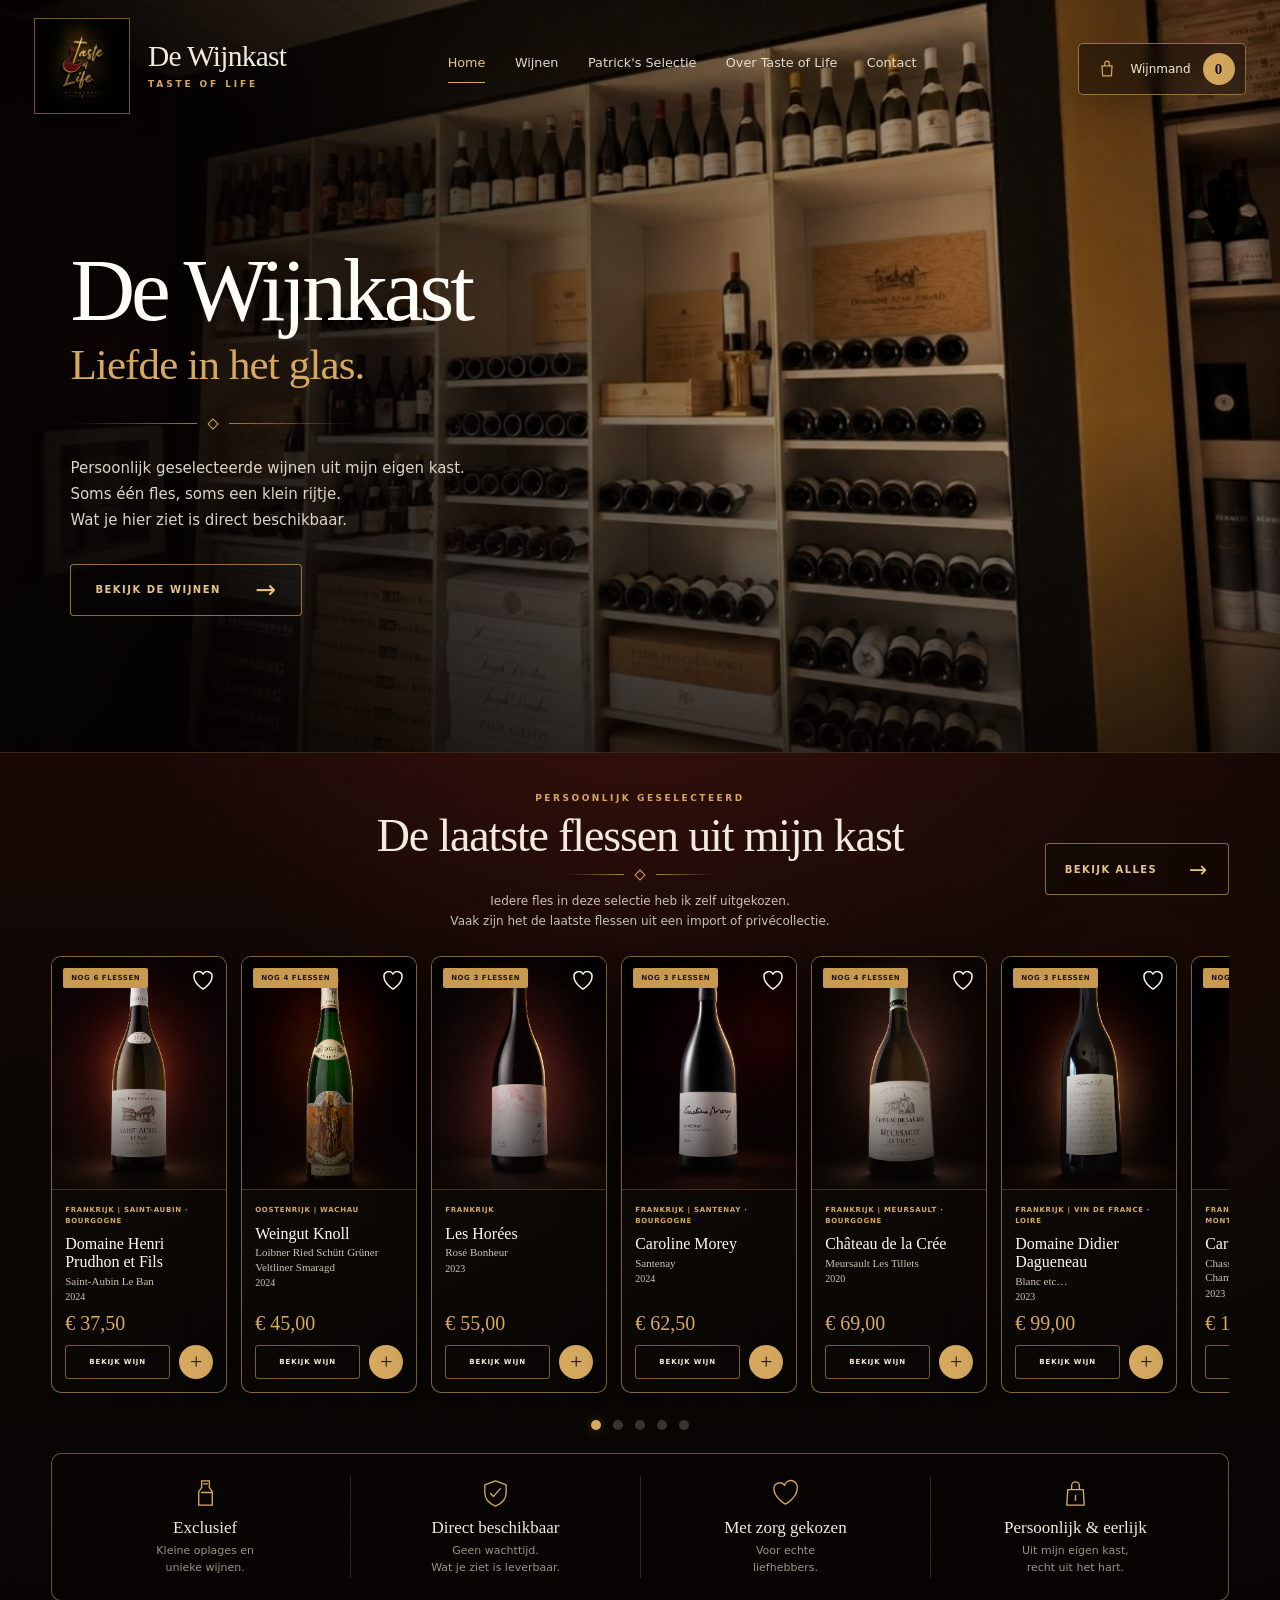
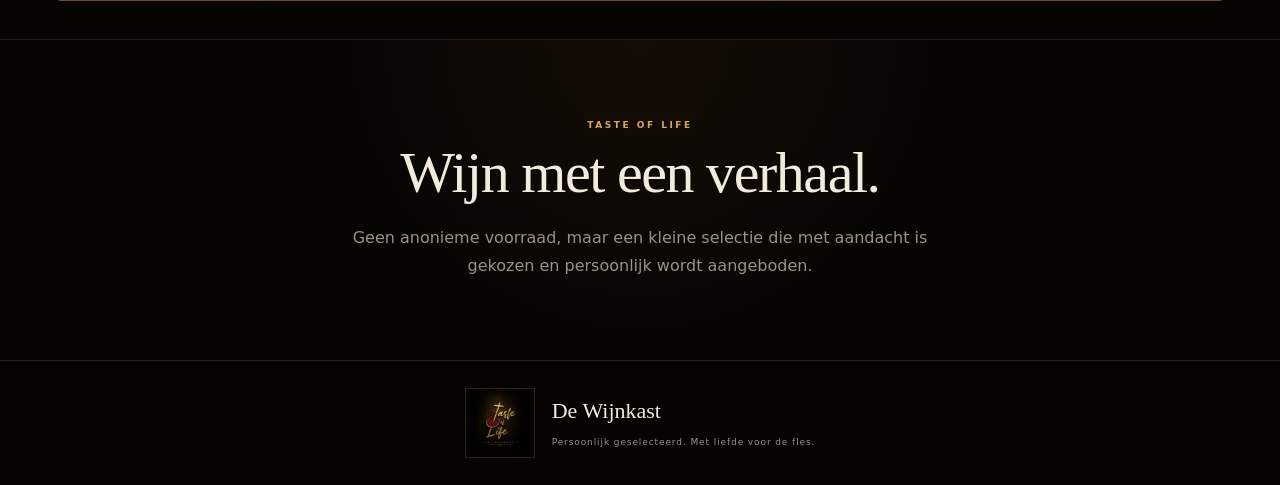
==== index.html @ 8366ef84 "Add files via upload" ====
<!doctype html>
<html lang="nl">
  <head>
    <meta charset="UTF-8" />
    <meta name="viewport" content="width=device-width, initial-scale=1, viewport-fit=cover" />
    <meta name="theme-color" content="#080604" />
    <meta name="description" content="De Wijnkast van Taste of Life: persoonlijk geselecteerde wijnen uit mijn eigen kast." />
    <title>De Wijnkast | Taste of Life</title>
    <link rel="manifest" href="manifest.webmanifest" />
    <link rel="icon" href="assets/taste-of-life-logo.jpg" />
    <link rel="stylesheet" href="styles.css" />
  </head>
  <body>
    <a class="skip-link" href="#collectie">Ga naar de wijnen</a>

    <header class="site-header">
      <div class="header-inner">
        <a class="brand" href="#top" aria-label="De Wijnkast, naar boven">
          <img src="assets/taste-of-life-logo.jpg" alt="Taste of Life Wijnhandel" />
          <span class="brand-copy">
            <strong>De Wijnkast</strong>
            <small>Taste of Life</small>
          </span>
        </a>

        <nav class="main-nav" aria-label="Hoofdnavigatie">
          <a class="active" href="#top">Home</a>
          <a href="#collectie">Wijnen</a>
          <a href="#collectie">Patrick's Selectie</a>
          <a href="#over">Over Taste of Life</a>
          <a href="#contact">Contact</a>
        </nav>

        <button class="cart-trigger" id="headerCartButton" type="button" aria-label="Open wijnmand">
          <svg viewBox="0 0 24 24" aria-hidden="true">
            <path d="M6.5 8.5h11l-.7 11h-9.6l-.7-11Zm3-2.5a2.5 2.5 0 0 1 5 0v2.5h-5V6Z" />
          </svg>
          <span>Wijnmand</span>
          <b id="headerCartCount">0</b>
        </button>
      </div>
    </header>

    <main id="top">
      <section class="hero" aria-labelledby="heroTitle">
        <div class="hero-image" role="img" aria-label="Een sfeervolle wijnkelder met zorgvuldig bewaarde flessen"></div>
        <div class="hero-shade"></div>
        <div class="hero-content">
          <h1 id="heroTitle"><span>De Wijnkast</span><em>Liefde in het glas.</em></h1>
          <div class="ornament" aria-hidden="true"><span></span><i></i><span></span></div>
          <p>
            Persoonlijk geselecteerde wijnen uit mijn eigen kast.<br />
            Soms één fles, soms een klein rijtje.<br />
            Wat je hier ziet is direct beschikbaar.
          </p>
          <a class="outline-button" href="#collectie">Bekijk de wijnen <span aria-hidden="true">→</span></a>
        </div>
      </section>

      <section class="collection" id="collectie" aria-labelledby="collectionTitle">
        <div class="collection-inner">
          <div class="collection-heading">
            <div class="section-title">
              <p class="eyebrow">Persoonlijk geselecteerd</p>
              <h2 id="collectionTitle">De laatste flessen uit mijn kast</h2>
              <div class="ornament compact" aria-hidden="true"><span></span><i></i><span></span></div>
              <p>Iedere fles in deze selectie heb ik zelf uitgekozen.<br />Vaak zijn het de laatste flessen uit een import of privécollectie.</p>
            </div>

            <details class="collection-options" id="collectionOptions">
              <summary>Bekijk alles <span aria-hidden="true">→</span></summary>
              <div class="options-panel">
                <div class="filters" id="filters" role="group" aria-label="Filter op soort wijn"></div>
                <label class="sort-control" id="sortControl">
                  <span>Sorteren</span>
                  <select id="sortSelect">
                    <option value="newest">Nieuwste eerst</option>
                    <option value="price-asc" selected>Prijs laag–hoog</option>
                    <option value="price-desc">Prijs hoog–laag</option>
                    <option value="stock">Laatste flessen eerst</option>
                  </select>
                </label>
              </div>
            </details>
          </div>

          <div class="product-grid" id="productGrid" aria-live="polite"></div>
          <div class="empty-state" id="emptyState" hidden>
            <div class="empty-mark" aria-hidden="true">T</div>
            <span>De wijnkast wordt gevuld.</span>
            <p>Binnenkort vind je hier de eerste persoonlijk geselecteerde flessen.</p>
          </div>

          <div class="selection-dots" id="selectionDots" aria-hidden="true">
            <b></b><i></i><i></i><i></i><i></i>
          </div>

          <div class="benefit-strip" aria-label="Waarom De Wijnkast">
            <article>
              <svg viewBox="0 0 32 32" aria-hidden="true"><path d="M12 3h8v7l3 4v14H9V14l3-4V3Zm0 12h11M14 6h4" /></svg>
              <h3>Exclusief</h3>
              <p>Kleine oplages en<br />unieke wijnen.</p>
            </article>
            <article>
              <svg viewBox="0 0 32 32" aria-hidden="true"><path d="m16 3 11 4v8c0 7-4.5 11.5-11 14-6.5-2.5-11-7-11-14V7l11-4Zm-5 13 3 3 7-8" /></svg>
              <h3>Direct beschikbaar</h3>
              <p>Geen wachttijd.<br />Wat je ziet is leverbaar.</p>
            </article>
            <article>
              <svg viewBox="0 0 32 32" aria-hidden="true"><path d="M16 27S4 20 4 11a6 6 0 0 1 11-3.3A6 6 0 0 1 28 11c0 9-12 16-12 16Z" /></svg>
              <h3>Met zorg gekozen</h3>
              <p>Voor echte<br />liefhebbers.</p>
            </article>
            <article>
              <svg viewBox="0 0 32 32" aria-hidden="true"><path d="M8 12h16l1 16H7l1-16Zm4 0V8a4 4 0 0 1 8 0v4M16 18v5" /></svg>
              <h3>Persoonlijk &amp; eerlijk</h3>
              <p>Uit mijn eigen kast,<br />recht uit het hart.</p>
            </article>
          </div>
        </div>
      </section>

      <section class="about" id="over" aria-labelledby="aboutTitle">
        <div>
          <p class="eyebrow">Taste of Life</p>
          <h2 id="aboutTitle">Wijn met een verhaal.</h2>
          <p>Geen anonieme voorraad, maar een kleine selectie die met aandacht is gekozen en persoonlijk wordt aangeboden.</p>
        </div>
      </section>
    </main>

    <button class="floating-cart" id="floatingCartButton" type="button" hidden>
      <span>Bekijk wijnmand</span>
      <b id="floatingCartCount">0</b>
      <strong id="floatingCartTotal">€ 0,00</strong>
    </button>

    <div class="drawer-backdrop" id="drawerBackdrop" hidden></div>
    <aside class="cart-drawer" id="cartDrawer" aria-hidden="true" aria-labelledby="cartTitle">
      <div class="drawer-header">
        <div><p class="eyebrow">Jouw selectie</p><h2 id="cartTitle">De wijnmand</h2></div>
        <button class="close-button" id="closeCartButton" type="button" aria-label="Sluiten">×</button>
      </div>
      <div class="cart-lines" id="cartLines"></div>
      <div class="cart-empty" id="cartEmpty">
        <p>Je wijnmand is nog leeg.</p>
        <button class="text-button" id="continueShoppingButton" type="button">Bekijk de wijnen</button>
      </div>
      <div class="cart-summary" id="cartSummary" hidden>
        <div><span>Subtotaal</span><strong id="cartSubtotal">€ 0,00</strong></div>
        <small>Eventuele verzendkosten stemmen we later met je af.</small>
        <button class="primary-button wide" id="checkoutButton" type="button">Bestelling afronden</button>
      </div>
    </aside>

    <dialog class="product-dialog" id="productDialog" aria-labelledby="productDetailTitle">
      <button class="close-button product-dialog-close" id="closeProductButton" type="button" aria-label="Sluiten">×</button>
      <div class="product-dialog-content" id="productDialogContent"></div>
    </dialog>

    <dialog class="checkout-dialog" id="checkoutDialog">
      <form id="checkoutForm" method="dialog">
        <div class="dialog-heading">
          <div><p class="eyebrow">Bijna van jou</p><h2>Bestelling afronden</h2></div>
          <button class="close-button" id="closeCheckoutButton" type="button" aria-label="Sluiten">×</button>
        </div>
        <div class="form-grid">
          <label><span>Naam *</span><input name="name" autocomplete="name" required /></label>
          <label><span>Mobiel nummer *</span><input name="phone" type="tel" autocomplete="tel" required /></label>
          <label><span>E-mailadres</span><input name="email" type="email" autocomplete="email" /></label>
          <label>
            <span>Ontvangst *</span>
            <select name="delivery" required>
              <option value="pickup">Ophalen bij Taste of Life</option>
              <option value="shipping">Verzenden</option>
            </select>
          </label>
          <label class="full"><span>Opmerking</span><textarea name="notes" rows="3" placeholder="Bijvoorbeeld: graag bewaren tot mijn doos vol is"></textarea></label>
          <label class="checkbox full">
            <input name="adult" type="checkbox" required />
            <span>Ik ben 18 jaar of ouder en controleer mijn bestelling.</span>
          </label>
        </div>
        <div class="checkout-total"><span>Totaal</span><strong id="checkoutTotal">€ 0,00</strong></div>
        <button class="primary-button wide" id="placeOrderButton" type="submit">Bestelling plaatsen</button>
        <p class="form-status" id="formStatus" role="status"></p>
      </form>
    </dialog>

    <dialog class="success-dialog" id="successDialog">
      <div class="success-mark">✓</div>
      <p class="eyebrow">Dank je wel</p>
      <h2>De flessen zijn voor jou gereserveerd.</h2>
      <p id="successMessage"></p>
      <button class="primary-button wide" id="closeSuccessButton" type="button">Verder kijken</button>
    </dialog>

    <div class="toast" id="toast" role="status" aria-live="polite"></div>

    <footer id="contact">
      <img src="assets/taste-of-life-logo.jpg" alt="Taste of Life" />
      <div><p>De Wijnkast</p><small>Persoonlijk geselecteerd. Met liefde voor de fles.</small></div>
    </footer>

    <script src="config.js"></script>
    <script src="catalogus.js"></script>
    <script src="app.js" defer></script>
  </body>
</html>
---- styles.css ----
:root {
  color-scheme: dark;
  --black: #070503;
  --black-soft: #0c0906;
  --surface: #100b08;
  --surface-raised: #17100c;
  --burgundy: #2a0908;
  --burgundy-deep: #150504;
  --gold: #b98543;
  --gold-bright: #d6a95f;
  --gold-pale: #e5c585;
  --cream: #f2eadc;
  --cream-soft: #cfc2ae;
  --muted: #9d9184;
  --line: rgba(191, 139, 69, .55);
  --line-soft: rgba(211, 168, 99, .2);
  --shadow: 0 24px 80px rgba(0, 0, 0, .55);
  --serif: Georgia, "Times New Roman", serif;
  --sans: Inter, ui-sans-serif, system-ui, -apple-system, BlinkMacSystemFont, "Segoe UI", sans-serif;
}

* { box-sizing: border-box; }
html { scroll-behavior: smooth; scroll-padding-top: 78px; }
body {
  min-width: 320px;
  margin: 0;
  color: var(--cream);
  background: var(--black);
  font-family: var(--sans);
  -webkit-font-smoothing: antialiased;
  text-rendering: optimizeLegibility;
}
body.cart-open { overflow: hidden; }
button, input, select, textarea { font: inherit; }
button, a { -webkit-tap-highlight-color: transparent; }
button { cursor: pointer; }
button:disabled { cursor: not-allowed; }
img { max-width: 100%; display: block; }
[hidden] { display: none !important; }

:focus-visible {
  outline: 2px solid var(--gold-bright);
  outline-offset: 4px;
}

.skip-link {
  position: fixed;
  z-index: 100;
  top: 10px;
  left: 10px;
  padding: 10px 14px;
  color: var(--black);
  background: var(--gold-pale);
  transform: translateY(-150%);
  transition: transform .2s ease;
}
.skip-link:focus { transform: translateY(0); }

/* Header */
.site-header {
  position: absolute;
  z-index: 30;
  top: 0;
  right: 0;
  left: 0;
  color: var(--cream);
}
.header-inner {
  width: min(1440px, 100%);
  min-height: 126px;
  margin: 0 auto;
  padding: 18px clamp(18px, 3vw, 34px);
  display: grid;
  grid-template-columns: minmax(245px, auto) 1fr auto;
  align-items: start;
  gap: clamp(18px, 3vw, 48px);
}
.brand {
  display: flex;
  align-items: center;
  gap: 18px;
  color: inherit;
  text-decoration: none;
}
.brand img {
  width: 96px;
  height: 96px;
  flex: 0 0 auto;
  object-fit: cover;
  border: 1px solid rgba(214, 169, 95, .5);
  box-shadow: 0 12px 32px rgba(0, 0, 0, .36);
}
.brand-copy { display: grid; gap: 8px; }
.brand-copy strong {
  font-family: var(--serif);
  font-size: clamp(26px, 2.3vw, 38px);
  font-weight: 400;
  line-height: .95;
  letter-spacing: -.025em;
  white-space: nowrap;
}
.brand-copy small {
  color: var(--gold-bright);
  font-size: 9px;
  font-weight: 750;
  letter-spacing: .32em;
  text-transform: uppercase;
}
.main-nav {
  min-width: 0;
  padding-top: 37px;
  display: flex;
  align-items: center;
  justify-content: center;
  gap: clamp(18px, 2.3vw, 40px);
}
.main-nav a {
  position: relative;
  padding: 0 0 13px;
  color: rgba(242, 234, 220, .92);
  font-size: clamp(10px, 1vw, 13px);
  text-decoration: none;
  white-space: nowrap;
  transition: color .2s ease;
}
.main-nav a::after {
  position: absolute;
  right: 0;
  bottom: 0;
  left: 0;
  height: 1px;
  content: "";
  background: var(--gold-bright);
  opacity: 0;
  transform: scaleX(.35);
  transition: opacity .2s ease, transform .2s ease;
}
.main-nav a:hover,
.main-nav a.active { color: var(--gold-pale); }
.main-nav a:hover::after,
.main-nav a.active::after { opacity: 1; transform: scaleX(1); }
.cart-trigger {
  min-width: 168px;
  min-height: 52px;
  margin-top: 25px;
  padding: 7px 10px 7px 17px;
  display: flex;
  align-items: center;
  justify-content: center;
  gap: 12px;
  color: var(--cream);
  background: rgba(7, 5, 3, .48);
  border: 1px solid rgba(214, 169, 95, .62);
  border-radius: 5px;
  box-shadow: 0 12px 35px rgba(0, 0, 0, .22);
  font-size: 12px;
  transition: border-color .2s ease, background .2s ease;
  backdrop-filter: blur(7px);
}
.cart-trigger:hover { background: rgba(42, 9, 8, .72); border-color: var(--gold-pale); }
.cart-trigger svg {
  width: 22px;
  height: 22px;
  fill: none;
  stroke: var(--gold-bright);
  stroke-linecap: round;
  stroke-linejoin: round;
  stroke-width: 1.3;
}
.cart-trigger b,
.floating-cart b {
  min-width: 32px;
  height: 32px;
  padding: 0 7px;
  display: grid;
  place-items: center;
  color: #160e08;
  background: var(--gold-bright);
  border-radius: 50%;
  font-family: var(--serif);
  font-size: 15px;
  font-weight: 700;
}

/* Hero */
.hero {
  position: relative;
  min-height: 752px;
  display: grid;
  align-items: center;
  overflow: hidden;
  background: #070503;
}
.hero-image {
  position: absolute;
  inset: 0;
  background: url("wijnkelder-hero-v2.jpg") 50% 46% / cover no-repeat;
  filter: saturate(.88) contrast(1.04) brightness(.8);
  transform: scale(1.01);
}
.hero-shade {
  position: absolute;
  inset: 0;
  background:
    linear-gradient(90deg, rgba(5, 3, 2, .93) 0%, rgba(5, 3, 2, .76) 28%, rgba(5, 3, 2, .3) 54%, rgba(5, 3, 2, .04) 78%),
    linear-gradient(0deg, rgba(5, 3, 2, .68) 0%, transparent 45%, rgba(3, 2, 1, .2) 100%);
}
.hero-content {
  position: relative;
  z-index: 2;
  width: min(535px, calc(100% - 42px));
  margin-left: clamp(36px, 5.5vw, 84px);
  padding-top: 112px;
}
.hero h1 {
  margin: 0;
  display: grid;
  font-family: var(--serif);
  font-size: clamp(62px, 7vw, 102px);
  font-weight: 400;
  line-height: .94;
  letter-spacing: -.045em;
}
.hero h1 span { color: #fffdf7; white-space: nowrap; }
.hero h1 em {
  margin-top: 12px;
  color: var(--gold-bright);
  font-size: .48em;
  font-style: normal;
  letter-spacing: -.02em;
}
.ornament {
  width: min(285px, 74%);
  margin: 35px 0 27px;
  display: grid;
  grid-template-columns: 1fr 12px 1fr;
  align-items: center;
  gap: 10px;
}
.ornament span { height: 1px; background: linear-gradient(90deg, transparent, rgba(214, 169, 95, .72)); }
.ornament span:last-child { background: linear-gradient(90deg, rgba(214, 169, 95, .72), transparent); }
.ornament i {
  width: 8px;
  height: 8px;
  justify-self: center;
  border: 1px solid var(--gold-bright);
  transform: rotate(45deg);
}
.hero-content > p {
  margin: 0;
  color: rgba(242, 234, 220, .9);
  font-size: 15px;
  line-height: 1.75;
}
.outline-button,
.primary-button {
  min-height: 52px;
  padding: 0 24px;
  display: inline-flex;
  align-items: center;
  justify-content: center;
  gap: 34px;
  color: var(--gold-pale);
  background: rgba(10, 7, 4, .24);
  border: 1px solid rgba(214, 169, 95, .66);
  border-radius: 4px;
  font-size: 10px;
  font-weight: 800;
  letter-spacing: .15em;
  text-decoration: none;
  text-transform: uppercase;
  transition: color .2s ease, background .2s ease, border-color .2s ease;
}
.hero .outline-button { margin-top: 30px; }
.outline-button span { font-size: 25px; font-weight: 300; line-height: 0; }
.outline-button:hover,
.primary-button:hover { color: #130d08; background: var(--gold-bright); border-color: var(--gold-bright); }
.primary-button { background: linear-gradient(135deg, #6f1325, #3e0915); }
.primary-button.wide { width: 100%; }

/* Selection */
.collection {
  position: relative;
  padding: 34px clamp(22px, 4vw, 54px) 38px;
  overflow: hidden;
  background:
    radial-gradient(circle at 50% -22%, rgba(94, 26, 20, .52), transparent 41%),
    radial-gradient(circle at 90% 34%, rgba(91, 39, 14, .12), transparent 30%),
    linear-gradient(180deg, #1a0906 0%, #0a0604 42%, #070503 100%);
  border-top: 1px solid rgba(214, 169, 95, .24);
}
.collection::before {
  position: absolute;
  inset: 0;
  pointer-events: none;
  content: "";
  opacity: .2;
  background-image: repeating-linear-gradient(115deg, transparent 0 6px, rgba(255, 255, 255, .012) 7px 8px);
}
.collection-inner { position: relative; z-index: 1; width: min(1380px, 100%); margin: 0 auto; }
.collection-heading {
  position: relative;
  min-height: 150px;
  display: grid;
  place-items: center;
}
.section-title { max-width: 700px; text-align: center; }
.eyebrow {
  margin: 0 0 9px;
  color: var(--gold-bright);
  font-size: 9px;
  font-weight: 750;
  letter-spacing: .28em;
  text-transform: uppercase;
}
.section-title h2,
.about h2,
.drawer-header h2,
dialog h2 {
  margin: 0;
  font-family: var(--serif);
  font-weight: 400;
  letter-spacing: -.025em;
}
.section-title h2 { font-size: clamp(32px, 4vw, 46px); line-height: 1.05; }
.ornament.compact { width: 150px; margin: 11px auto 13px; }
.section-title > p:last-child {
  margin: 0;
  color: rgba(242, 234, 220, .82);
  font-size: 12px;
  line-height: 1.65;
}
.collection-options {
  position: absolute;
  z-index: 8;
  top: 56px;
  right: 0;
}
.collection-options summary {
  min-width: 184px;
  min-height: 52px;
  padding: 0 19px;
  display: flex;
  align-items: center;
  justify-content: space-between;
  gap: 28px;
  color: var(--gold-pale);
  background: rgba(10, 7, 4, .34);
  border: 1px solid rgba(214, 169, 95, .62);
  border-radius: 4px;
  font-size: 10px;
  font-weight: 750;
  letter-spacing: .14em;
  list-style: none;
  text-transform: uppercase;
  transition: background .2s ease;
}
.collection-options summary::-webkit-details-marker { display: none; }
.collection-options summary:hover { background: rgba(77, 23, 15, .72); }
.collection-options summary span { font-size: 22px; font-weight: 300; }
.options-panel {
  position: absolute;
  top: calc(100% + 10px);
  right: 0;
  width: min(420px, calc(100vw - 36px));
  padding: 18px;
  display: grid;
  gap: 14px;
  background: rgba(17, 11, 8, .98);
  border: 1px solid var(--line);
  box-shadow: var(--shadow);
  backdrop-filter: blur(14px);
}
.filters { display: flex; flex-wrap: wrap; gap: 7px; }
.filter-button {
  min-height: 34px;
  padding: 0 12px;
  color: var(--cream-soft);
  background: transparent;
  border: 1px solid var(--line-soft);
  border-radius: 999px;
  font-size: 9px;
  font-weight: 700;
  letter-spacing: .1em;
  text-transform: uppercase;
}
.filter-button:hover,
.filter-button.active { color: #160e08; background: var(--gold-bright); border-color: var(--gold-bright); }
.sort-control { display: grid; grid-template-columns: auto 1fr; align-items: center; gap: 12px; color: var(--muted); font-size: 9px; letter-spacing: .12em; text-transform: uppercase; }
.sort-control select {
  min-height: 38px;
  width: 100%;
  padding: 0 12px;
  color: var(--cream);
  background: #0c0806;
  border: 1px solid var(--line-soft);
}

.product-grid {
  margin-top: 15px;
  padding: 4px 2px 8px;
  display: grid;
  grid-auto-flow: column;
  grid-auto-columns: minmax(176px, calc((100% - 56px) / 5));
  gap: 14px;
  overflow-x: auto;
  overscroll-behavior-inline: contain;
  scroll-snap-type: inline mandatory;
  scrollbar-width: none;
}
.product-grid::-webkit-scrollbar { display: none; }
.product-card {
  min-height: 394px;
  display: flex;
  flex-direction: column;
  overflow: hidden;
  background: linear-gradient(150deg, rgba(18, 12, 9, .98), rgba(7, 5, 3, .98));
  border: 1px solid rgba(214, 169, 95, .58);
  border-radius: 10px;
  box-shadow: 0 18px 50px rgba(0, 0, 0, .34);
  scroll-snap-align: start;
  transition: transform .25s ease, border-color .25s ease, box-shadow .25s ease;
}
.product-card:hover { transform: translateY(-4px); border-color: var(--gold-pale); box-shadow: 0 22px 60px rgba(0, 0, 0, .5); }
.product-image {
  position: relative;
  min-height: 216px;
  overflow: hidden;
  background: #120d09;
  border-bottom: 1px solid rgba(214, 169, 95, .23);
}
.product-image::after {
  position: absolute;
  inset: 45% 0 0;
  pointer-events: none;
  content: "";
  background: linear-gradient(0deg, rgba(8, 5, 3, .76), transparent);
}
.product-image img { width: 100%; height: 100%; min-height: 216px; object-fit: cover; transition: transform .5s ease; }
.product-card:hover .product-image img { transform: scale(1.035); }
.stock-badge {
  position: absolute;
  z-index: 3;
  top: 11px;
  left: 11px;
  padding: 6px 8px;
  color: #1a0f08;
  background: var(--gold-bright);
  border-radius: 2px;
  font-size: 7px;
  font-weight: 850;
  letter-spacing: .08em;
  text-transform: uppercase;
}
.stock-badge.more { color: #24160d; background: #c79a50; }
.heart-icon {
  position: absolute;
  z-index: 3;
  top: 11px;
  right: 11px;
  width: 24px;
  height: 24px;
  filter: drop-shadow(0 2px 7px rgba(0, 0, 0, .6));
}
.heart-icon path { fill: rgba(0, 0, 0, .12); stroke: #fff8ec; stroke-width: 1.5; }
.bottle-fallback {
  position: absolute;
  inset: 0;
  background:
    radial-gradient(circle at 72% 18%, rgba(181, 105, 40, .42), transparent 25%),
    radial-gradient(circle at 24% 88%, rgba(123, 44, 20, .28), transparent 27%),
    linear-gradient(145deg, #26160d, #080503 68%);
}
.bottle-fallback::before {
  position: absolute;
  top: 25px;
  left: 50%;
  width: 74px;
  height: 230px;
  content: "";
  background:
    linear-gradient(90deg, rgba(255,255,255,.05), transparent 25% 70%, rgba(0,0,0,.38)),
    linear-gradient(#352113 0 15%, #14100a 15% 100%);
  border-radius: 9px 9px 22px 22px;
  box-shadow: 0 16px 34px rgba(0, 0, 0, .7);
  clip-path: polygon(36% 0, 64% 0, 64% 16%, 80% 28%, 85% 100%, 15% 100%, 20% 28%, 36% 16%);
  transform: translateX(-50%) rotate(-13deg);
}
.bottle-fallback::after {
  position: absolute;
  z-index: 1;
  top: 125px;
  left: 50%;
  width: 67px;
  height: 78px;
  content: "Taste of Life\A DE WIJNKAST";
  padding-top: 23px;
  color: #4d2f1b;
  background: #d8c7a4;
  border: 2px solid rgba(88, 52, 27, .35);
  font-family: var(--serif);
  font-size: 7px;
  line-height: 1.55;
  text-align: center;
  white-space: pre;
  transform: translateX(-50%) rotate(-13deg);
}
.product-info { min-height: 177px; padding: 15px 13px 13px; display: flex; flex: 1; flex-direction: column; }
.product-meta {
  color: var(--gold-bright);
  font-size: 7px;
  font-weight: 750;
  letter-spacing: .1em;
  line-height: 1.5;
  text-transform: uppercase;
}
.product-title {
  margin: 9px 0 3px;
  color: #fffaf0;
  font-family: var(--serif);
  font-size: 16px;
  font-weight: 400;
  line-height: 1.12;
}
.product-subtitle { margin: 0; color: var(--cream-soft); font-family: var(--serif); font-size: 11px; line-height: 1.32; }
.product-vintage { margin: 3px 0 0; color: var(--cream-soft); font-family: var(--serif); font-size: 10px; }
.price { margin-top: auto; padding-top: 10px; color: var(--gold-bright); font-family: var(--serif); font-size: 20px; font-weight: 400; }
.product-actions { margin-top: 10px; display: grid; grid-template-columns: 1fr 34px; gap: 9px; }
.view-label {
  min-height: 33px;
  padding: 0 10px;
  display: grid;
  place-items: center;
  color: var(--cream);
  background: transparent;
  border: 1px solid rgba(214, 169, 95, .54);
  border-radius: 3px;
  font-size: 7px;
  font-weight: 800;
  letter-spacing: .12em;
  text-transform: uppercase;
}
.view-label:hover { color: #1b110a; background: var(--gold-bright); border-color: var(--gold-bright); }
.add-button {
  width: 34px;
  min-height: 34px;
  padding: 0;
  display: grid;
  place-items: center;
  color: #25170d;
  background: var(--gold-bright);
  border: 0;
  border-radius: 50%;
  font-family: var(--serif);
  font-size: 22px;
  line-height: 1;
  transition: transform .2s ease, background .2s ease;
}
.add-button:hover { background: var(--gold-pale); transform: rotate(90deg); }
.add-button:disabled { color: #5f5140; background: #28211a; transform: none; }
.empty-state {
  min-height: 310px;
  margin-top: 15px;
  padding: 62px 20px;
  display: grid;
  place-items: center;
  align-content: center;
  text-align: center;
  background:
    linear-gradient(rgba(8, 5, 3, .8), rgba(8, 5, 3, .9)),
    url("wijnkelder-hero-v2.jpg") center / cover no-repeat;
  border: 1px solid rgba(214, 169, 95, .38);
  border-radius: 10px;
}
.empty-mark {
  width: 54px;
  height: 54px;
  margin-bottom: 16px;
  display: grid;
  place-items: center;
  color: var(--gold-bright);
  border: 1px solid var(--line);
  border-radius: 50%;
  font-family: var(--serif);
  font-size: 26px;
  font-style: italic;
}
.empty-state > span { font-family: var(--serif); font-size: 29px; }
.empty-state p { margin: 10px 0 0; color: var(--muted); font-size: 12px; }
.selection-dots { margin: 19px 0 23px; display: flex; justify-content: center; gap: 12px; }
.selection-dots i,
.selection-dots b { width: 10px; height: 10px; display: block; background: #3a3430; border-radius: 50%; }
.selection-dots b { background: var(--gold-bright); box-shadow: 0 0 12px rgba(214, 169, 95, .35); }

.benefit-strip {
  min-height: 148px;
  padding: 22px 8px;
  display: grid;
  grid-template-columns: repeat(4, 1fr);
  border: 1px solid rgba(214, 169, 95, .48);
  border-radius: 10px;
  background: rgba(8, 6, 4, .62);
}
.benefit-strip article {
  padding: 0 16px;
  display: grid;
  justify-items: center;
  align-content: center;
  text-align: center;
}
.benefit-strip article + article { border-left: 1px solid rgba(214, 169, 95, .2); }
.benefit-strip svg {
  width: 31px;
  height: 31px;
  margin-bottom: 9px;
  fill: none;
  stroke: var(--gold-bright);
  stroke-linecap: round;
  stroke-linejoin: round;
  stroke-width: 1.4;
}
.benefit-strip h3 { margin: 0 0 5px; color: var(--cream); font-family: var(--serif); font-size: 17px; font-weight: 400; }
.benefit-strip p { margin: 0; color: var(--muted); font-size: 11px; line-height: 1.5; }

/* About and footer */
.about {
  min-height: 310px;
  padding: 80px 24px;
  display: grid;
  place-items: center;
  text-align: center;
  background:
    radial-gradient(circle at 50% 0, rgba(119, 58, 22, .13), transparent 42%),
    #070503;
  border-top: 1px solid rgba(214, 169, 95, .14);
}
.about > div { max-width: 670px; }
.about h2 { font-size: clamp(38px, 5vw, 58px); }
.about p:last-child { margin: 18px auto 0; max-width: 590px; color: var(--muted); line-height: 1.75; }
footer {
  min-height: 125px;
  padding: 24px clamp(22px, 5vw, 72px);
  display: flex;
  align-items: center;
  justify-content: center;
  gap: 17px;
  color: var(--muted);
  background: #040302;
  border-top: 1px solid rgba(214, 169, 95, .18);
}
footer img { width: 70px; height: 70px; object-fit: cover; border: 1px solid var(--line-soft); }
footer p { margin: 0 0 6px; color: var(--cream); font-family: var(--serif); font-size: 22px; }
footer small { font-size: 9px; letter-spacing: .1em; }

/* Cart and dialogs */
.floating-cart {
  position: fixed;
  z-index: 40;
  left: 50%;
  bottom: max(14px, env(safe-area-inset-bottom));
  width: min(94vw, 500px);
  min-height: 58px;
  padding: 10px 14px 10px 18px;
  display: flex;
  align-items: center;
  gap: 12px;
  color: var(--cream);
  background: rgba(12, 8, 6, .97);
  border: 1px solid var(--line);
  border-radius: 5px;
  box-shadow: var(--shadow);
  transform: translateX(-50%);
  backdrop-filter: blur(14px);
}
.floating-cart span { flex: 1; text-align: left; font-size: 9px; font-weight: 750; letter-spacing: .13em; text-transform: uppercase; }
.floating-cart strong { color: var(--gold-pale); font-family: var(--serif); font-size: 18px; font-weight: 400; }
.drawer-backdrop { position: fixed; z-index: 49; inset: 0; background: rgba(2, 1, 1, .78); backdrop-filter: blur(5px); }
.cart-drawer {
  position: fixed;
  z-index: 50;
  top: 0;
  right: 0;
  bottom: 0;
  width: min(490px, 100vw);
  padding: 30px;
  display: flex;
  flex-direction: column;
  color: var(--cream);
  background: radial-gradient(circle at 100% 0, rgba(97, 31, 18, .23), transparent 36%), var(--surface);
  border-left: 1px solid var(--line);
  box-shadow: var(--shadow);
  transform: translateX(102%);
  transition: transform .3s cubic-bezier(.22, .75, .2, 1);
}
.cart-drawer.open { transform: translateX(0); }
.drawer-header,
.dialog-heading { padding-bottom: 21px; display: flex; align-items: start; justify-content: space-between; gap: 20px; border-bottom: 1px solid var(--line-soft); }
.drawer-header h2,
dialog h2 { font-size: clamp(32px, 5vw, 40px); line-height: 1; }
.close-button {
  width: 40px;
  height: 40px;
  flex: 0 0 auto;
  display: grid;
  place-items: center;
  color: var(--cream-soft);
  background: transparent;
  border: 1px solid var(--line);
  border-radius: 50%;
  font-family: var(--serif);
  font-size: 25px;
}
.cart-lines { margin: 24px 0; display: grid; gap: 18px; overflow-y: auto; overscroll-behavior: contain; }
.cart-line { padding-bottom: 18px; display: grid; grid-template-columns: 66px 1fr auto; gap: 14px; align-items: center; border-bottom: 1px solid var(--line-soft); }
.cart-thumb { position: relative; height: 80px; display: grid; place-items: center; overflow: hidden; background: #100b08; border: 1px solid var(--line-soft); }
.cart-thumb img { width: 100%; height: 100%; object-fit: cover; }
.mini-bottle { position: relative; width: 16px; height: 45px; background: linear-gradient(90deg, #1b130e, #795027, #17100c); border-radius: 4px 4px 6px 6px; }
.mini-bottle::before { position: absolute; top: -14px; left: 5px; width: 6px; height: 16px; content: ""; background: #4d371e; border-radius: 2px 2px 0 0; }
.mini-bottle::after { position: absolute; top: 20px; right: 2px; left: 2px; height: 13px; content: ""; background: var(--cream-soft); }
.cart-line h3 { margin: 0 0 5px; font-family: var(--serif); font-size: 17px; font-weight: 400; }
.cart-line p { margin: 0 0 10px; color: var(--muted); font-size: 11px; line-height: 1.4; }
.qty { display: flex; align-items: center; gap: 10px; }
.qty button { width: 29px; height: 29px; color: var(--cream); background: transparent; border: 1px solid var(--line-soft); }
.qty button:hover { color: var(--black); background: var(--gold-bright); }
.qty button:disabled { color: #504943; background: transparent; }
.qty span { min-width: 14px; text-align: center; font-size: 12px; }
.remove-button { color: var(--muted); background: transparent; border: 0; font-size: 18px; }
.cart-empty { margin: auto; color: var(--muted); text-align: center; }
.text-button { color: var(--gold-bright); background: transparent; border: 0; text-decoration: underline; text-underline-offset: 5px; }
.cart-summary { margin-top: auto; padding-top: 22px; border-top: 1px solid var(--line); }
.cart-summary > div,
.checkout-total { margin-bottom: 9px; display: flex; justify-content: space-between; font-family: var(--serif); font-size: 23px; }
.cart-summary strong,
.checkout-total strong { color: var(--gold-pale); font-weight: 400; }
.cart-summary small { margin-bottom: 20px; display: block; color: var(--muted); font-size: 11px; line-height: 1.5; }

dialog {
  width: min(700px, calc(100vw - 24px));
  max-height: calc(100svh - 24px);
  padding: 0;
  overflow-y: auto;
  color: var(--cream);
  background: radial-gradient(circle at 100% 0, rgba(97, 31, 18, .23), transparent 35%), var(--surface);
  border: 1px solid var(--line);
  box-shadow: var(--shadow);
}
dialog::backdrop { background: rgba(2, 1, 1, .8); backdrop-filter: blur(5px); }
.product-dialog { width: min(940px, calc(100vw - 24px)); overflow-y: auto; }
.product-dialog-close { position: absolute; z-index: 3; top: 16px; right: 16px; background: rgba(8, 5, 3, .74); }
.product-dialog-content { min-height: 570px; display: grid; grid-template-columns: minmax(300px, .92fr) minmax(360px, 1.08fr); }
.product-detail-image { position: relative; min-height: 570px; overflow: hidden; background: #0a0705; }
.product-detail-image img { width: 100%; height: 100%; min-height: 570px; object-fit: cover; }
.product-detail-image .bottle-fallback { position: absolute; inset: 0; }
.product-detail-copy { padding: clamp(38px, 6vw, 68px); display: flex; flex-direction: column; justify-content: center; }
.product-detail-copy h2 { color: #fffaf0; font-size: clamp(36px, 5vw, 54px); line-height: 1.02; }
.product-detail-name { margin: 12px 0 0; color: var(--gold-pale); font-family: var(--serif); font-size: 22px; line-height: 1.25; }
.product-detail-vintage { margin: 7px 0 0; color: var(--cream-soft); font-family: var(--serif); font-size: 17px; }
.product-detail-copy .ornament { margin: 24px 0 21px; }
.product-detail-description { margin: 0; color: rgba(242, 234, 220, .82); font-family: var(--serif); font-size: 16px; line-height: 1.75; }
.product-detail-purchase { margin-top: 30px; padding-top: 24px; display: flex; align-items: center; justify-content: space-between; gap: 22px; border-top: 1px solid var(--line-soft); }
.product-detail-purchase > div { display: grid; gap: 6px; }
.product-detail-purchase strong { color: var(--gold-bright); font-family: var(--serif); font-size: 30px; font-weight: 400; }
.product-detail-purchase small { color: var(--muted); font-size: 10px; letter-spacing: .08em; text-transform: uppercase; }
.product-detail-purchase .primary-button:disabled { color: #6e655a; background: #18130f; border-color: var(--line-soft); cursor: not-allowed; }
.checkout-dialog form { padding: clamp(24px, 5vw, 44px); }
.form-grid { margin: 26px 0; display: grid; grid-template-columns: 1fr 1fr; gap: 16px; }
.form-grid label { display: grid; gap: 8px; color: var(--muted); font-size: 9px; font-weight: 700; letter-spacing: .14em; text-transform: uppercase; }
.form-grid input,
.form-grid select,
.form-grid textarea { min-height: 46px; padding: 13px; color: var(--cream); background: #0c0806; border: 1px solid var(--line-soft); text-transform: none; letter-spacing: 0; }
.form-grid textarea { resize: vertical; }
.form-grid .full { grid-column: 1 / -1; }
.checkbox { grid-template-columns: auto 1fr !important; align-items: start; font-size: 12px !important; font-weight: 400 !important; letter-spacing: 0 !important; line-height: 1.5; text-transform: none !important; }
.checkbox input { width: 18px; min-height: 18px; height: 18px; accent-color: var(--gold); }
.checkout-total { padding: 19px 0; border-top: 1px solid var(--line-soft); }
.form-status { min-height: 18px; margin: 12px 0 0; color: var(--gold-bright); font-size: 12px; text-align: center; }
.success-dialog { padding: clamp(30px, 6vw, 48px); text-align: center; }
.success-dialog h2 { font-size: clamp(32px, 5vw, 42px); line-height: 1.08; }
.success-dialog p:not(.eyebrow) { color: var(--muted); line-height: 1.65; }
.success-mark { width: 60px; height: 60px; margin: 0 auto 22px; display: grid; place-items: center; color: var(--gold-pale); background: var(--burgundy); border: 1px solid var(--line); border-radius: 50%; font-size: 28px; }
.toast {
  position: fixed;
  z-index: 80;
  left: 50%;
  bottom: 28px;
  max-width: calc(100vw - 28px);
  padding: 13px 18px;
  color: var(--cream);
  background: var(--surface-raised);
  border: 1px solid var(--line);
  box-shadow: var(--shadow);
  opacity: 0;
  transform: translate(-50%, 140%);
  transition: opacity .25s ease, transform .25s ease;
  font-size: 12px;
  text-align: center;
}
.toast.show { opacity: 1; transform: translate(-50%, 0); }

@media (max-width: 1120px) {
  .header-inner { grid-template-columns: minmax(230px, auto) 1fr auto; gap: 18px; }
  .brand img { width: 82px; height: 82px; }
  .brand-copy strong { font-size: 29px; }
  .main-nav { padding-top: 30px; gap: 18px; }
  .cart-trigger { min-width: 145px; margin-top: 18px; }
  .product-grid { grid-auto-columns: minmax(178px, calc((100% - 42px) / 4)); }
}

@media (max-width: 880px) {
  .site-header { background: linear-gradient(180deg, rgba(5, 3, 2, .97), rgba(5, 3, 2, .76) 72%, transparent); }
  .header-inner { min-height: 86px; padding: 12px 16px; grid-template-columns: 1fr auto; align-items: center; }
  .brand { gap: 12px; }
  .brand img { width: 62px; height: 62px; }
  .brand-copy { gap: 5px; }
  .brand-copy strong { font-size: 24px; }
  .brand-copy small { font-size: 7px; }
  .main-nav { display: none; }
  .cart-trigger { min-width: 0; min-height: 47px; margin: 0; padding: 6px 8px 6px 12px; }
  .cart-trigger > span { display: none; }
  .cart-trigger b { min-width: 29px; height: 29px; }
  .hero { min-height: 720px; }
  .hero-content { padding-top: 94px; }
  .collection-heading { padding-bottom: 72px; }
  .collection-options { top: auto; right: 50%; bottom: 9px; transform: translateX(50%); }
  .options-panel { right: 50%; transform: translateX(50%); }
  .product-grid { grid-auto-columns: minmax(210px, 44vw); }
  .benefit-strip { grid-template-columns: 1fr 1fr; }
  .benefit-strip article { min-height: 128px; }
  .benefit-strip article:nth-child(3) { border-left: 0; border-top: 1px solid rgba(214, 169, 95, .2); }
  .benefit-strip article:nth-child(4) { border-top: 1px solid rgba(214, 169, 95, .2); }
  .product-dialog { overflow-y: auto; }
  .product-dialog-content { min-height: 0; grid-template-columns: 1fr; }
  .product-detail-image { min-height: 430px; }
  .product-detail-image img { min-height: 430px; max-height: 55svh; }
}

@media (max-width: 600px) {
  html { scroll-padding-top: 70px; }
  .header-inner { min-height: 78px; padding: 10px 13px; }
  .brand img { width: 55px; height: 55px; }
  .brand-copy strong { font-size: 20px; }
  .brand-copy small { font-size: 6px; letter-spacing: .25em; }
  .cart-trigger { min-height: 44px; }
  .cart-trigger svg { width: 20px; height: 20px; }
  .cart-trigger b { min-width: 27px; height: 27px; font-size: 13px; }
  .hero { min-height: 700px; align-items: end; }
  .hero-image {
    background-color: #050302;
    background-position: 50% 40%;
    background-size: auto 90%;
    background-repeat: no-repeat;
    filter: saturate(.9) contrast(1.04) brightness(.78);
  }
  .hero-shade {
    background:
      linear-gradient(0deg, rgba(5, 3, 2, .95) 0%, rgba(5, 3, 2, .62) 42%, rgba(5, 3, 2, .1) 78%),
      linear-gradient(90deg, rgba(5, 3, 2, .48), rgba(5, 3, 2, .04));
  }
  .hero-content { width: calc(100% - 36px); margin: 0 18px; padding: 0 0 58px; }
  .hero h1 { font-size: clamp(50px, 15vw, 62px); line-height: .94; }
  .ornament { margin: 27px 0 21px; }
  .hero-content > p { font-size: 13px; line-height: 1.7; }
  .hero .outline-button { width: 100%; margin-top: 26px; }
  .collection { padding: 43px 14px 22px; }
  .collection-heading { min-height: 210px; padding-bottom: 74px; align-items: start; }
  .section-title h2 { font-size: 34px; }
  .section-title > p:last-child { font-size: 11px; }
  .collection-options { bottom: 16px; }
  .collection-options summary { min-width: 174px; min-height: 47px; }
  .product-grid { margin-right: -14px; padding-right: 14px; grid-auto-columns: minmax(230px, 76vw); gap: 12px; }
  .product-card { min-height: 440px; }
  .product-image { min-height: 255px; }
  .product-image img { min-height: 255px; }
  .product-info { min-height: 183px; padding: 16px 14px 14px; }
  .product-title { font-size: 18px; }
  .product-subtitle { font-size: 12px; }
  .empty-state { min-height: 300px; }
  .selection-dots { margin-bottom: 19px; }
  .benefit-strip { padding: 0; }
  .benefit-strip article { min-height: 142px; padding: 16px 8px; }
  .benefit-strip h3 { font-size: 15px; }
  .benefit-strip p { font-size: 10px; }
  .about { min-height: 290px; padding: 64px 22px; }
  footer { justify-content: flex-start; }
  .cart-drawer { padding: 23px 17px max(18px, env(safe-area-inset-bottom)); }
  .cart-line { grid-template-columns: 58px 1fr auto; gap: 11px; }
  .cart-thumb { height: 72px; }
  .form-grid { grid-template-columns: 1fr; }
  .form-grid .full { grid-column: auto; }
  .product-dialog { max-height: calc(100svh - 16px); width: calc(100vw - 16px); }
  .product-dialog-close { top: 10px; right: 10px; }
  .product-detail-image { min-height: 390px; }
  .product-detail-image img { min-height: 390px; }
  .product-detail-copy { padding: 31px 22px 25px; }
  .product-detail-copy h2 { font-size: 37px; }
  .product-detail-name { font-size: 20px; }
  .product-detail-description { font-size: 15px; line-height: 1.7; }
  .product-detail-purchase { align-items: stretch; flex-direction: column; }
  .product-detail-purchase .primary-button { width: 100%; }
  .success-dialog { padding: 32px 22px; }
}

@media (max-width: 380px) {
  .brand-copy strong { font-size: 18px; }
  .brand img { width: 50px; height: 50px; }
  .cart-trigger { gap: 7px; }
  .hero-content { margin-inline: 16px; width: calc(100% - 32px); }
  .benefit-strip { grid-template-columns: 1fr; }
  .benefit-strip article + article { border-left: 0; border-top: 1px solid rgba(214, 169, 95, .2); }
  .floating-cart { gap: 9px; padding-inline: 13px; }
  .floating-cart span { font-size: 8px; }
}

@media (prefers-reduced-motion: reduce) {
  html { scroll-behavior: auto; }
  *, *::before, *::after {
    scroll-behavior: auto !important;
    transition-duration: .01ms !important;
    animation-duration: .01ms !important;
    animation-iteration-count: 1 !important;
  }
}
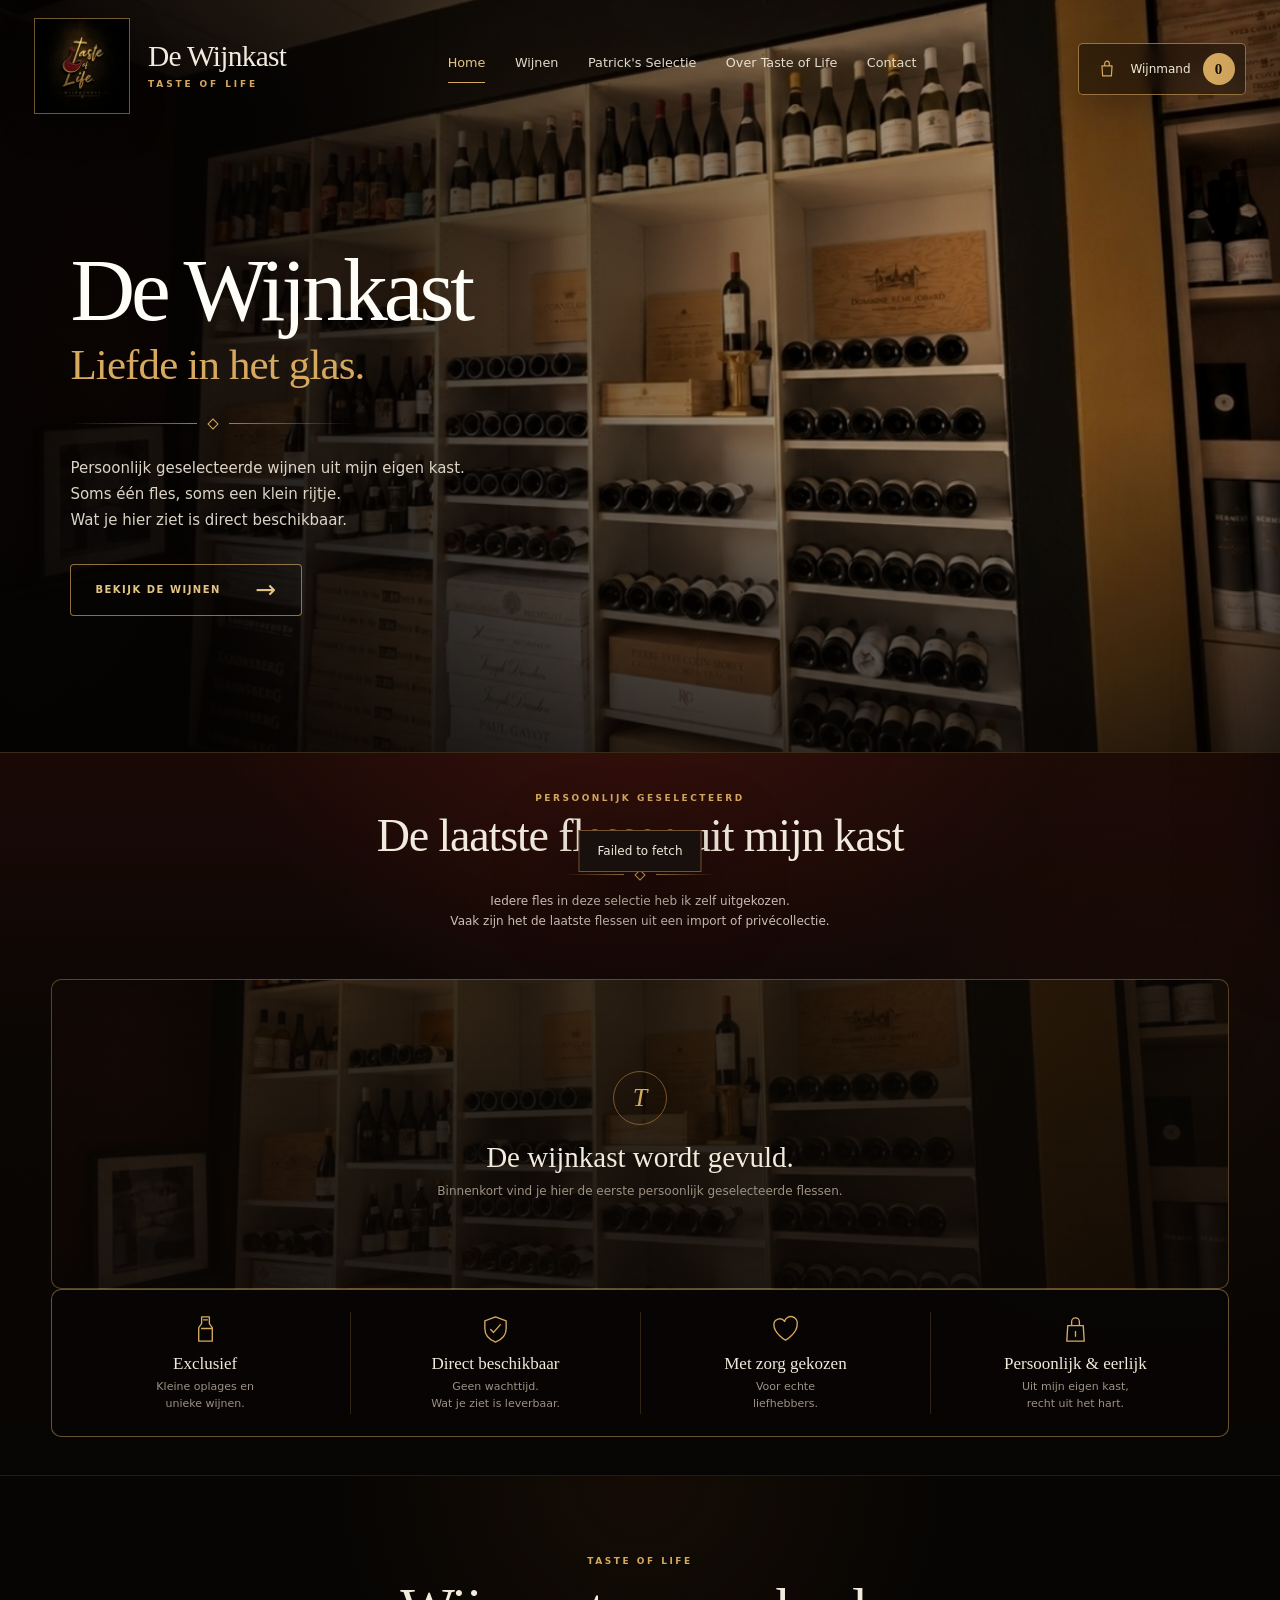
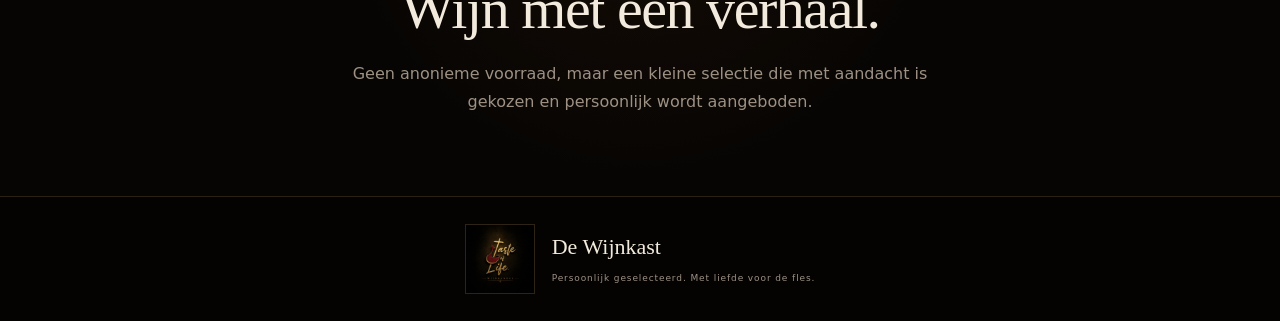
==== commit ef75b169: "Add files via upload" ====
--- a/index.html
+++ b/index.html
@@ -161,7 +161,7 @@
     <dialog class="checkout-dialog" id="checkoutDialog">
       <form id="checkoutForm" method="dialog">
         <div class="dialog-heading">
-          <div><p class="eyebrow">Bijna van jou</p><h2>Bestelling afronden</h2></div>
+          <div><p class="eyebrow">Bijna gereserveerd</p><h2>Flessen reserveren</h2></div>
           <button class="close-button" id="closeCheckoutButton" type="button" aria-label="Sluiten">×</button>
         </div>
         <div class="form-grid">
@@ -175,14 +175,19 @@
               <option value="shipping">Verzenden</option>
             </select>
           </label>
+          <label class="full"><span>Bedrijfsnaam <em>(optioneel)</em></span><input name="company" autocomplete="organization" /></label>
+          <label class="full"><span>Straat en huisnummer <em>(optioneel)</em></span><input name="address" autocomplete="street-address" /></label>
+          <label><span>Postcode <em>(optioneel)</em></span><input name="postalCode" autocomplete="postal-code" /></label>
+          <label><span>Plaats <em>(optioneel)</em></span><input name="city" autocomplete="address-level2" /></label>
+          <label class="full"><span>BTW-nummer <em>(optioneel)</em></span><input name="vatNumber" autocomplete="off" /></label>
           <label class="full"><span>Opmerking</span><textarea name="notes" rows="3" placeholder="Bijvoorbeeld: graag bewaren tot mijn doos vol is"></textarea></label>
           <label class="checkbox full">
             <input name="adult" type="checkbox" required />
-            <span>Ik ben 18 jaar of ouder en controleer mijn bestelling.</span>
+            <span>Ik ben 18 jaar of ouder en controleer mijn reservering.</span>
           </label>
         </div>
         <div class="checkout-total"><span>Totaal</span><strong id="checkoutTotal">€ 0,00</strong></div>
-        <button class="primary-button wide" id="placeOrderButton" type="submit">Bestelling plaatsen</button>
+        <button class="primary-button wide" id="placeOrderButton" type="submit">Reservering plaatsen</button>
         <p class="form-status" id="formStatus" role="status"></p>
       </form>
     </dialog>
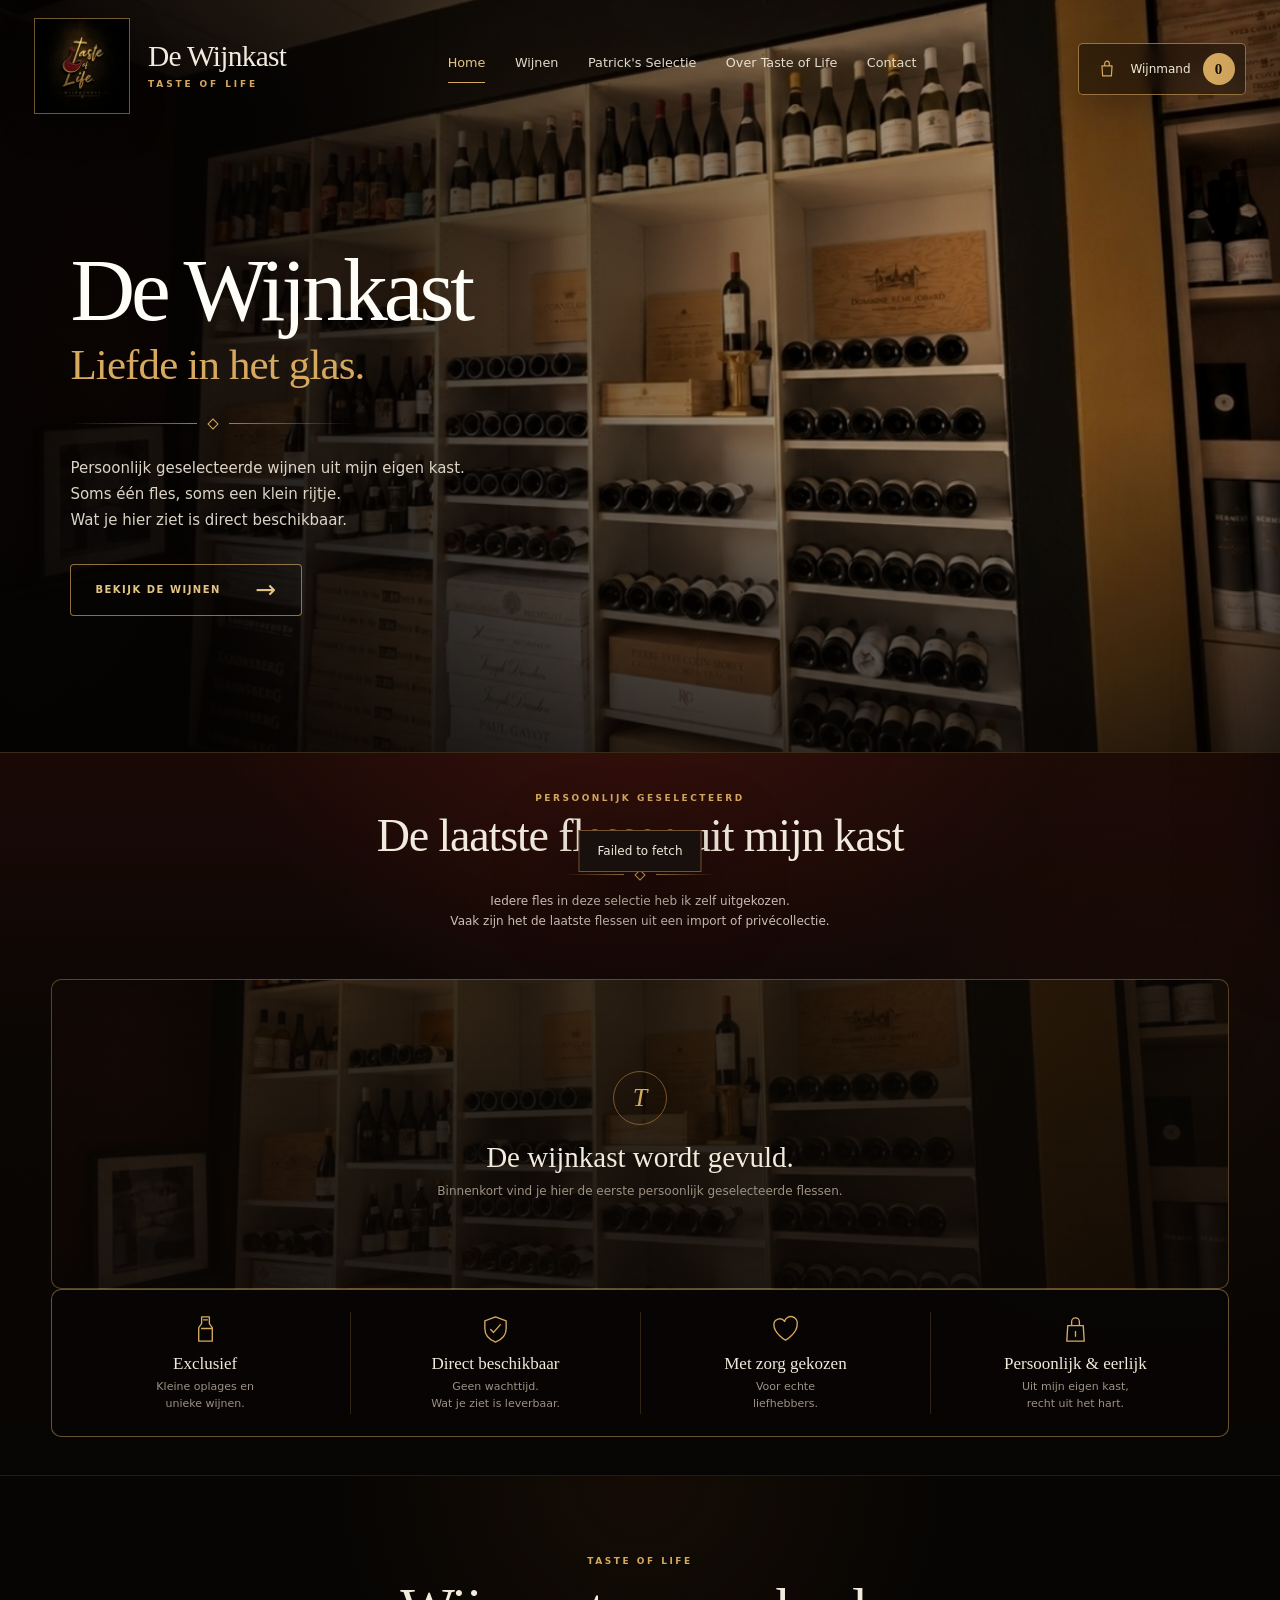
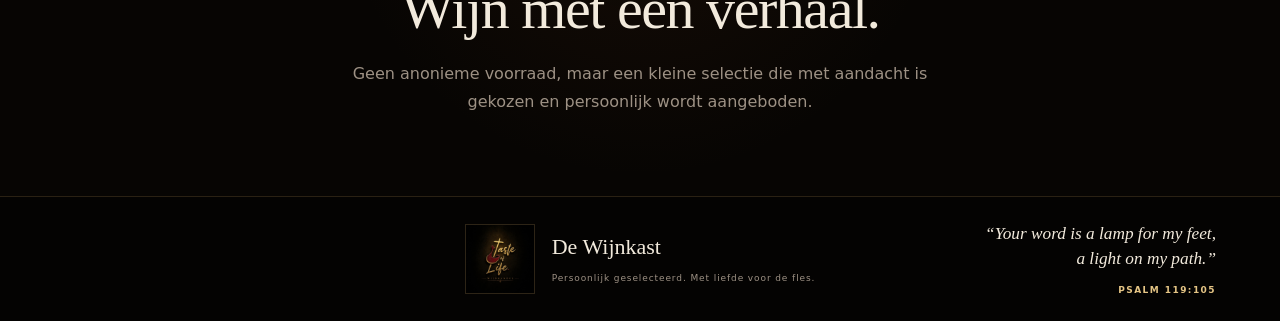
==== commit ebc70c49: "Plaats Psalmtekst rechtsonder in de footer" ====
--- a/index.html
+++ b/index.html
@@ -203,8 +203,14 @@
     <div class="toast" id="toast" role="status" aria-live="polite"></div>
 
     <footer id="contact">
-      <img src="assets/taste-of-life-logo.jpg" alt="Taste of Life" />
-      <div><p>De Wijnkast</p><small>Persoonlijk geselecteerd. Met liefde voor de fles.</small></div>
+      <div class="footer-brand">
+        <img src="assets/taste-of-life-logo.jpg" alt="Taste of Life" />
+        <div><p>De Wijnkast</p><small>Persoonlijk geselecteerd. Met liefde voor de fles.</small></div>
+      </div>
+      <blockquote class="footer-verse">
+        <p lang="en">“Your word is a lamp for my feet,<br />a light on my path.”</p>
+        <cite>Psalm 119:105</cite>
+      </blockquote>
     </footer>
 
     <script src="config.js"></script>
--- a/styles.css
+++ b/styles.css
@@ -640,17 +640,47 @@
 footer {
   min-height: 125px;
   padding: 24px clamp(22px, 5vw, 72px);
-  display: flex;
+  display: grid;
+  grid-template-columns: minmax(0, 1fr) auto minmax(0, 1fr);
   align-items: center;
-  justify-content: center;
-  gap: 17px;
+  gap: 28px;
   color: var(--muted);
   background: #040302;
   border-top: 1px solid rgba(214, 169, 95, .18);
 }
-footer img { width: 70px; height: 70px; object-fit: cover; border: 1px solid var(--line-soft); }
-footer p { margin: 0 0 6px; color: var(--cream); font-family: var(--serif); font-size: 22px; }
-footer small { font-size: 9px; letter-spacing: .1em; }
+.footer-brand {
+  grid-column: 2;
+  display: flex;
+  align-items: center;
+  gap: 17px;
+}
+.footer-brand img { width: 70px; height: 70px; object-fit: cover; border: 1px solid var(--line-soft); }
+.footer-brand p { margin: 0 0 6px; color: var(--cream); font-family: var(--serif); font-size: 22px; }
+.footer-brand small { font-size: 9px; letter-spacing: .1em; }
+.footer-verse {
+  grid-column: 3;
+  justify-self: end;
+  align-self: end;
+  margin: 0;
+  max-width: 370px;
+  text-align: right;
+}
+.footer-verse p {
+  margin: 0 0 7px;
+  color: var(--cream);
+  font-family: var(--serif);
+  font-size: clamp(15px, 1.35vw, 19px);
+  font-style: italic;
+  line-height: 1.45;
+}
+.footer-verse cite {
+  color: var(--gold-pale);
+  font-size: 9px;
+  font-style: normal;
+  font-weight: 700;
+  letter-spacing: .16em;
+  text-transform: uppercase;
+}
 
 /* Cart and dialogs */
 .floating-cart {
@@ -832,6 +862,19 @@
   .product-dialog-content { min-height: 0; grid-template-columns: 1fr; }
   .product-detail-image { min-height: 430px; }
   .product-detail-image img { min-height: 430px; max-height: 55svh; }
+  footer {
+    grid-template-columns: 1fr;
+    gap: 22px;
+  }
+  .footer-brand { grid-column: 1; justify-self: start; }
+  .footer-verse {
+    grid-column: 1;
+    justify-self: end;
+    max-width: 330px;
+  }
+  body:has(.floating-cart:not([hidden])) footer {
+    padding-bottom: calc(100px + env(safe-area-inset-bottom));
+  }
 }
 
 @media (max-width: 600px) {
@@ -881,7 +924,7 @@
   .benefit-strip h3 { font-size: 15px; }
   .benefit-strip p { font-size: 10px; }
   .about { min-height: 290px; padding: 64px 22px; }
-  footer { justify-content: flex-start; }
+  footer { padding-bottom: 32px; }
   .cart-drawer { padding: 23px 17px max(18px, env(safe-area-inset-bottom)); }
   .cart-line { grid-template-columns: 58px 1fr auto; gap: 11px; }
   .cart-thumb { height: 72px; }
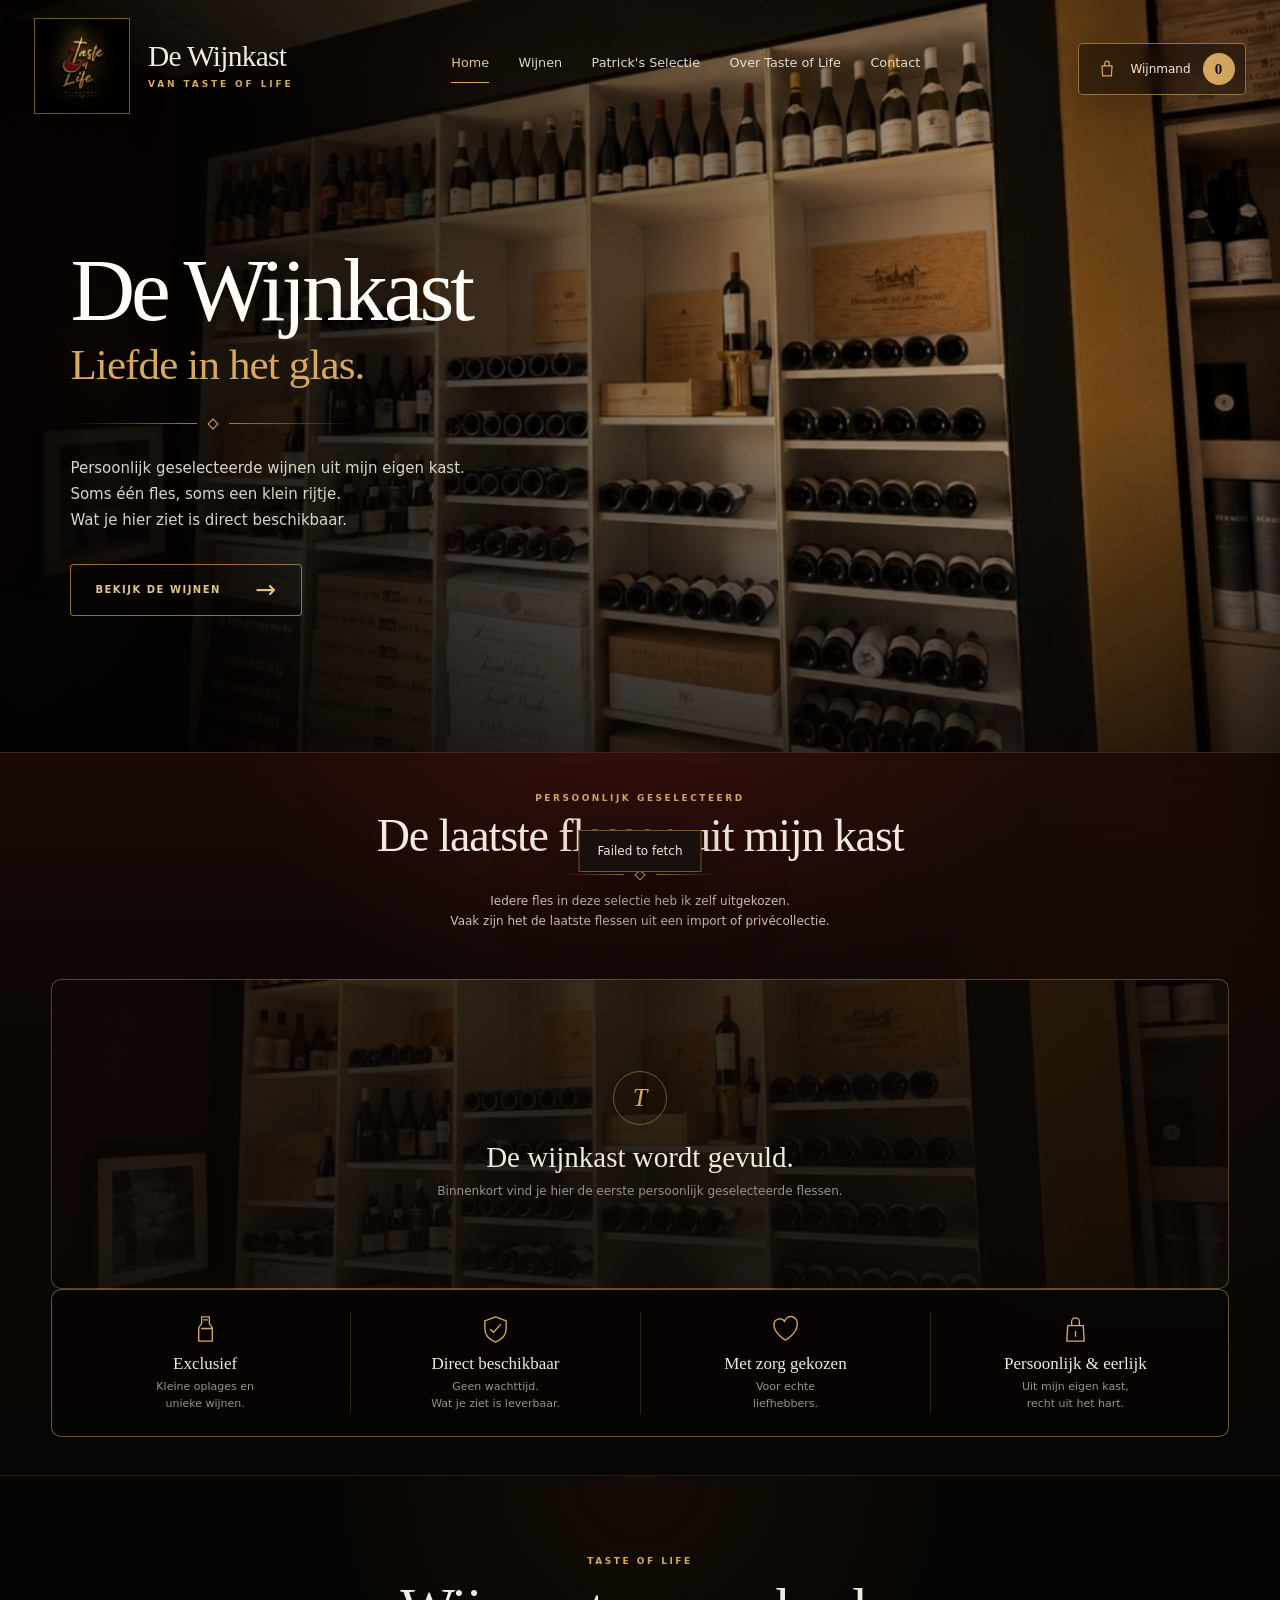
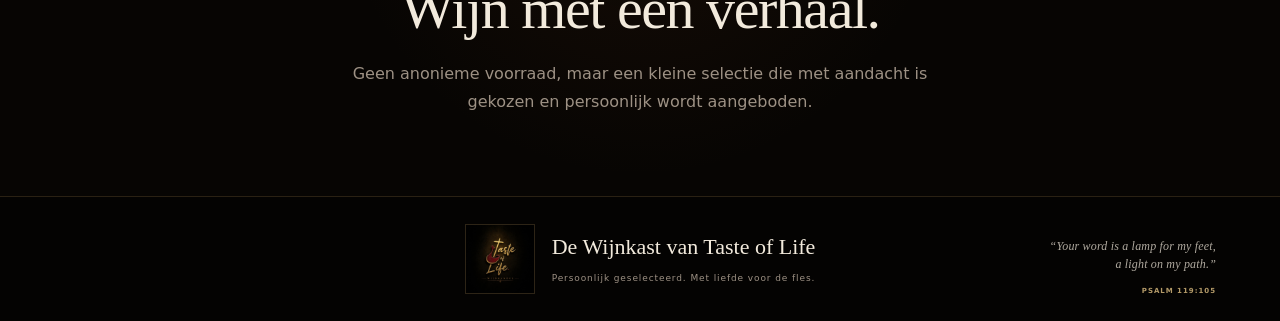
==== commit dc412030: "Voeg veilige beheeromgeving toe" ====
--- a/index.html
+++ b/index.html
@@ -4,8 +4,8 @@
     <meta charset="UTF-8" />
     <meta name="viewport" content="width=device-width, initial-scale=1, viewport-fit=cover" />
     <meta name="theme-color" content="#080604" />
-    <meta name="description" content="De Wijnkast van Taste of Life: persoonlijk geselecteerde wijnen uit mijn eigen kast." />
-    <title>De Wijnkast | Taste of Life</title>
+    <meta id="siteDescription" name="description" content="De Wijnkast van Taste of Life: persoonlijk geselecteerde wijnen uit mijn eigen kast." />
+    <title>De Wijnkast van Taste of Life</title>
     <link rel="manifest" href="manifest.webmanifest" />
     <link rel="icon" href="assets/taste-of-life-logo.jpg" />
     <link rel="stylesheet" href="styles.css" />
@@ -18,17 +18,17 @@
         <a class="brand" href="#top" aria-label="De Wijnkast, naar boven">
           <img src="assets/taste-of-life-logo.jpg" alt="Taste of Life Wijnhandel" />
           <span class="brand-copy">
-            <strong>De Wijnkast</strong>
-            <small>Taste of Life</small>
+            <strong data-site-setting="brand.name">De Wijnkast</strong>
+            <small data-site-setting="brand.subtitle">van Taste of Life</small>
           </span>
         </a>
 
         <nav class="main-nav" aria-label="Hoofdnavigatie">
-          <a class="active" href="#top">Home</a>
-          <a href="#collectie">Wijnen</a>
-          <a href="#collectie">Patrick's Selectie</a>
-          <a href="#over">Over Taste of Life</a>
-          <a href="#contact">Contact</a>
+          <a class="active" href="#top" data-site-setting="nav.home">Home</a>
+          <a href="#collectie" data-site-setting="nav.wines">Wijnen</a>
+          <a href="#collectie" data-site-setting="nav.selection">Patrick's Selectie</a>
+          <a href="#over" data-site-setting="nav.about">Over Taste of Life</a>
+          <a href="#contact" data-site-setting="nav.contact">Contact</a>
         </nav>
 
         <button class="cart-trigger" id="headerCartButton" type="button" aria-label="Open wijnmand">
@@ -46,14 +46,14 @@
         <div class="hero-image" role="img" aria-label="Een sfeervolle wijnkelder met zorgvuldig bewaarde flessen"></div>
         <div class="hero-shade"></div>
         <div class="hero-content">
-          <h1 id="heroTitle"><span>De Wijnkast</span><em>Liefde in het glas.</em></h1>
+          <h1 id="heroTitle"><span data-site-setting="hero.title">De Wijnkast</span><em data-site-setting="hero.tagline">Liefde in het glas.</em></h1>
           <div class="ornament" aria-hidden="true"><span></span><i></i><span></span></div>
-          <p>
+          <p data-site-setting="hero.body">
             Persoonlijk geselecteerde wijnen uit mijn eigen kast.<br />
             Soms één fles, soms een klein rijtje.<br />
             Wat je hier ziet is direct beschikbaar.
           </p>
-          <a class="outline-button" href="#collectie">Bekijk de wijnen <span aria-hidden="true">→</span></a>
+          <a class="outline-button" href="#collectie"><span data-site-setting="hero.cta">Bekijk de wijnen</span> <span class="button-arrow" aria-hidden="true">→</span></a>
         </div>
       </section>
 
@@ -61,14 +61,14 @@
         <div class="collection-inner">
           <div class="collection-heading">
             <div class="section-title">
-              <p class="eyebrow">Persoonlijk geselecteerd</p>
-              <h2 id="collectionTitle">De laatste flessen uit mijn kast</h2>
+              <p class="eyebrow" data-site-setting="collection.eyebrow">Persoonlijk geselecteerd</p>
+              <h2 id="collectionTitle" data-site-setting="collection.title">De laatste flessen uit mijn kast</h2>
               <div class="ornament compact" aria-hidden="true"><span></span><i></i><span></span></div>
-              <p>Iedere fles in deze selectie heb ik zelf uitgekozen.<br />Vaak zijn het de laatste flessen uit een import of privécollectie.</p>
+              <p data-site-setting="collection.body">Iedere fles in deze selectie heb ik zelf uitgekozen.<br />Vaak zijn het de laatste flessen uit een import of privécollectie.</p>
             </div>
 
             <details class="collection-options" id="collectionOptions">
-              <summary>Bekijk alles <span aria-hidden="true">→</span></summary>
+              <summary><span data-site-setting="collection.options">Bekijk alles</span> <span class="button-arrow" aria-hidden="true">→</span></summary>
               <div class="options-panel">
                 <div class="filters" id="filters" role="group" aria-label="Filter op soort wijn"></div>
                 <label class="sort-control" id="sortControl">
@@ -87,8 +87,8 @@
           <div class="product-grid" id="productGrid" aria-live="polite"></div>
           <div class="empty-state" id="emptyState" hidden>
             <div class="empty-mark" aria-hidden="true">T</div>
-            <span>De wijnkast wordt gevuld.</span>
-            <p>Binnenkort vind je hier de eerste persoonlijk geselecteerde flessen.</p>
+            <span data-site-setting="empty.title">De wijnkast wordt gevuld.</span>
+            <p data-site-setting="empty.body">Binnenkort vind je hier de eerste persoonlijk geselecteerde flessen.</p>
           </div>
 
           <div class="selection-dots" id="selectionDots" aria-hidden="true">
@@ -98,23 +98,23 @@
           <div class="benefit-strip" aria-label="Waarom De Wijnkast">
             <article>
               <svg viewBox="0 0 32 32" aria-hidden="true"><path d="M12 3h8v7l3 4v14H9V14l3-4V3Zm0 12h11M14 6h4" /></svg>
-              <h3>Exclusief</h3>
-              <p>Kleine oplages en<br />unieke wijnen.</p>
+              <h3 data-site-setting="benefit.exclusive.title">Exclusief</h3>
+              <p data-site-setting="benefit.exclusive.body">Kleine oplages en<br />unieke wijnen.</p>
             </article>
             <article>
               <svg viewBox="0 0 32 32" aria-hidden="true"><path d="m16 3 11 4v8c0 7-4.5 11.5-11 14-6.5-2.5-11-7-11-14V7l11-4Zm-5 13 3 3 7-8" /></svg>
-              <h3>Direct beschikbaar</h3>
-              <p>Geen wachttijd.<br />Wat je ziet is leverbaar.</p>
+              <h3 data-site-setting="benefit.available.title">Direct beschikbaar</h3>
+              <p data-site-setting="benefit.available.body">Geen wachttijd.<br />Wat je ziet is leverbaar.</p>
             </article>
             <article>
               <svg viewBox="0 0 32 32" aria-hidden="true"><path d="M16 27S4 20 4 11a6 6 0 0 1 11-3.3A6 6 0 0 1 28 11c0 9-12 16-12 16Z" /></svg>
-              <h3>Met zorg gekozen</h3>
-              <p>Voor echte<br />liefhebbers.</p>
+              <h3 data-site-setting="benefit.care.title">Met zorg gekozen</h3>
+              <p data-site-setting="benefit.care.body">Voor echte<br />liefhebbers.</p>
             </article>
             <article>
               <svg viewBox="0 0 32 32" aria-hidden="true"><path d="M8 12h16l1 16H7l1-16Zm4 0V8a4 4 0 0 1 8 0v4M16 18v5" /></svg>
-              <h3>Persoonlijk &amp; eerlijk</h3>
-              <p>Uit mijn eigen kast,<br />recht uit het hart.</p>
+              <h3 data-site-setting="benefit.personal.title">Persoonlijk &amp; eerlijk</h3>
+              <p data-site-setting="benefit.personal.body">Uit mijn eigen kast,<br />recht uit het hart.</p>
             </article>
           </div>
         </div>
@@ -122,9 +122,9 @@
 
       <section class="about" id="over" aria-labelledby="aboutTitle">
         <div>
-          <p class="eyebrow">Taste of Life</p>
-          <h2 id="aboutTitle">Wijn met een verhaal.</h2>
-          <p>Geen anonieme voorraad, maar een kleine selectie die met aandacht is gekozen en persoonlijk wordt aangeboden.</p>
+          <p class="eyebrow" data-site-setting="about.eyebrow">Taste of Life</p>
+          <h2 id="aboutTitle" data-site-setting="about.title">Wijn met een verhaal.</h2>
+          <p data-site-setting="about.body">Geen anonieme voorraad, maar een kleine selectie die met aandacht is gekozen en persoonlijk wordt aangeboden.</p>
         </div>
       </section>
     </main>
@@ -205,11 +205,11 @@
     <footer id="contact">
       <div class="footer-brand">
         <img src="assets/taste-of-life-logo.jpg" alt="Taste of Life" />
-        <div><p>De Wijnkast</p><small>Persoonlijk geselecteerd. Met liefde voor de fles.</small></div>
+        <div><p data-site-setting="footer.name">De Wijnkast van Taste of Life</p><small data-site-setting="footer.tagline">Persoonlijk geselecteerd. Met liefde voor de fles.</small></div>
       </div>
       <blockquote class="footer-verse">
-        <p lang="en">“Your word is a lamp for my feet,<br />a light on my path.”</p>
-        <cite>Psalm 119:105</cite>
+        <p lang="en" data-site-setting="footer.verse">“Your word is a lamp for my feet,<br />a light on my path.”</p>
+        <cite data-site-setting="footer.verse_reference">Psalm 119:105</cite>
       </blockquote>
     </footer>
 
--- a/styles.css
+++ b/styles.css
@@ -97,7 +97,7 @@
   font-weight: 400;
   line-height: .95;
   letter-spacing: -.025em;
-  white-space: nowrap;
+  overflow-wrap: anywhere;
 }
 .brand-copy small {
   color: var(--gold-bright);
@@ -221,7 +221,7 @@
   line-height: .94;
   letter-spacing: -.045em;
 }
-.hero h1 span { color: #fffdf7; white-space: nowrap; }
+.hero h1 span { color: #fffdf7; overflow-wrap: anywhere; text-wrap: balance; }
 .hero h1 em {
   margin-top: 12px;
   color: var(--gold-bright);
@@ -272,7 +272,7 @@
   transition: color .2s ease, background .2s ease, border-color .2s ease;
 }
 .hero .outline-button { margin-top: 30px; }
-.outline-button span { font-size: 25px; font-weight: 300; line-height: 0; }
+.outline-button .button-arrow { font-size: 25px; font-weight: 300; line-height: 0; }
 .outline-button:hover,
 .primary-button:hover { color: #130d08; background: var(--gold-bright); border-color: var(--gold-bright); }
 .primary-button { background: linear-gradient(135deg, #6f1325, #3e0915); }
@@ -357,7 +357,7 @@
 }
 .collection-options summary::-webkit-details-marker { display: none; }
 .collection-options summary:hover { background: rgba(77, 23, 15, .72); }
-.collection-options summary span { font-size: 22px; font-weight: 300; }
+.collection-options summary .button-arrow { font-size: 22px; font-weight: 300; }
 .options-panel {
   position: absolute;
   top: calc(100% + 10px);
@@ -662,25 +662,28 @@
   justify-self: end;
   align-self: end;
   margin: 0;
-  max-width: 370px;
+  max-width: 300px;
   text-align: right;
 }
 .footer-verse p {
-  margin: 0 0 7px;
-  color: var(--cream);
+  margin: 0 0 5px;
+  color: rgba(242, 234, 220, .72);
   font-family: var(--serif);
-  font-size: clamp(15px, 1.35vw, 19px);
+  font-size: 12px;
   font-style: italic;
-  line-height: 1.45;
+  line-height: 1.5;
+  letter-spacing: .015em;
 }
 .footer-verse cite {
-  color: var(--gold-pale);
-  font-size: 9px;
+  color: rgba(229, 197, 133, .78);
+  font-size: 7px;
   font-style: normal;
   font-weight: 700;
-  letter-spacing: .16em;
+  letter-spacing: .14em;
   text-transform: uppercase;
 }
+
+.site-setting-multiline { white-space: pre-line; }
 
 /* Cart and dialogs */
 .floating-cart {
@@ -870,7 +873,7 @@
   .footer-verse {
     grid-column: 1;
     justify-self: end;
-    max-width: 330px;
+    max-width: 280px;
   }
   body:has(.floating-cart:not([hidden])) footer {
     padding-bottom: calc(100px + env(safe-area-inset-bottom));
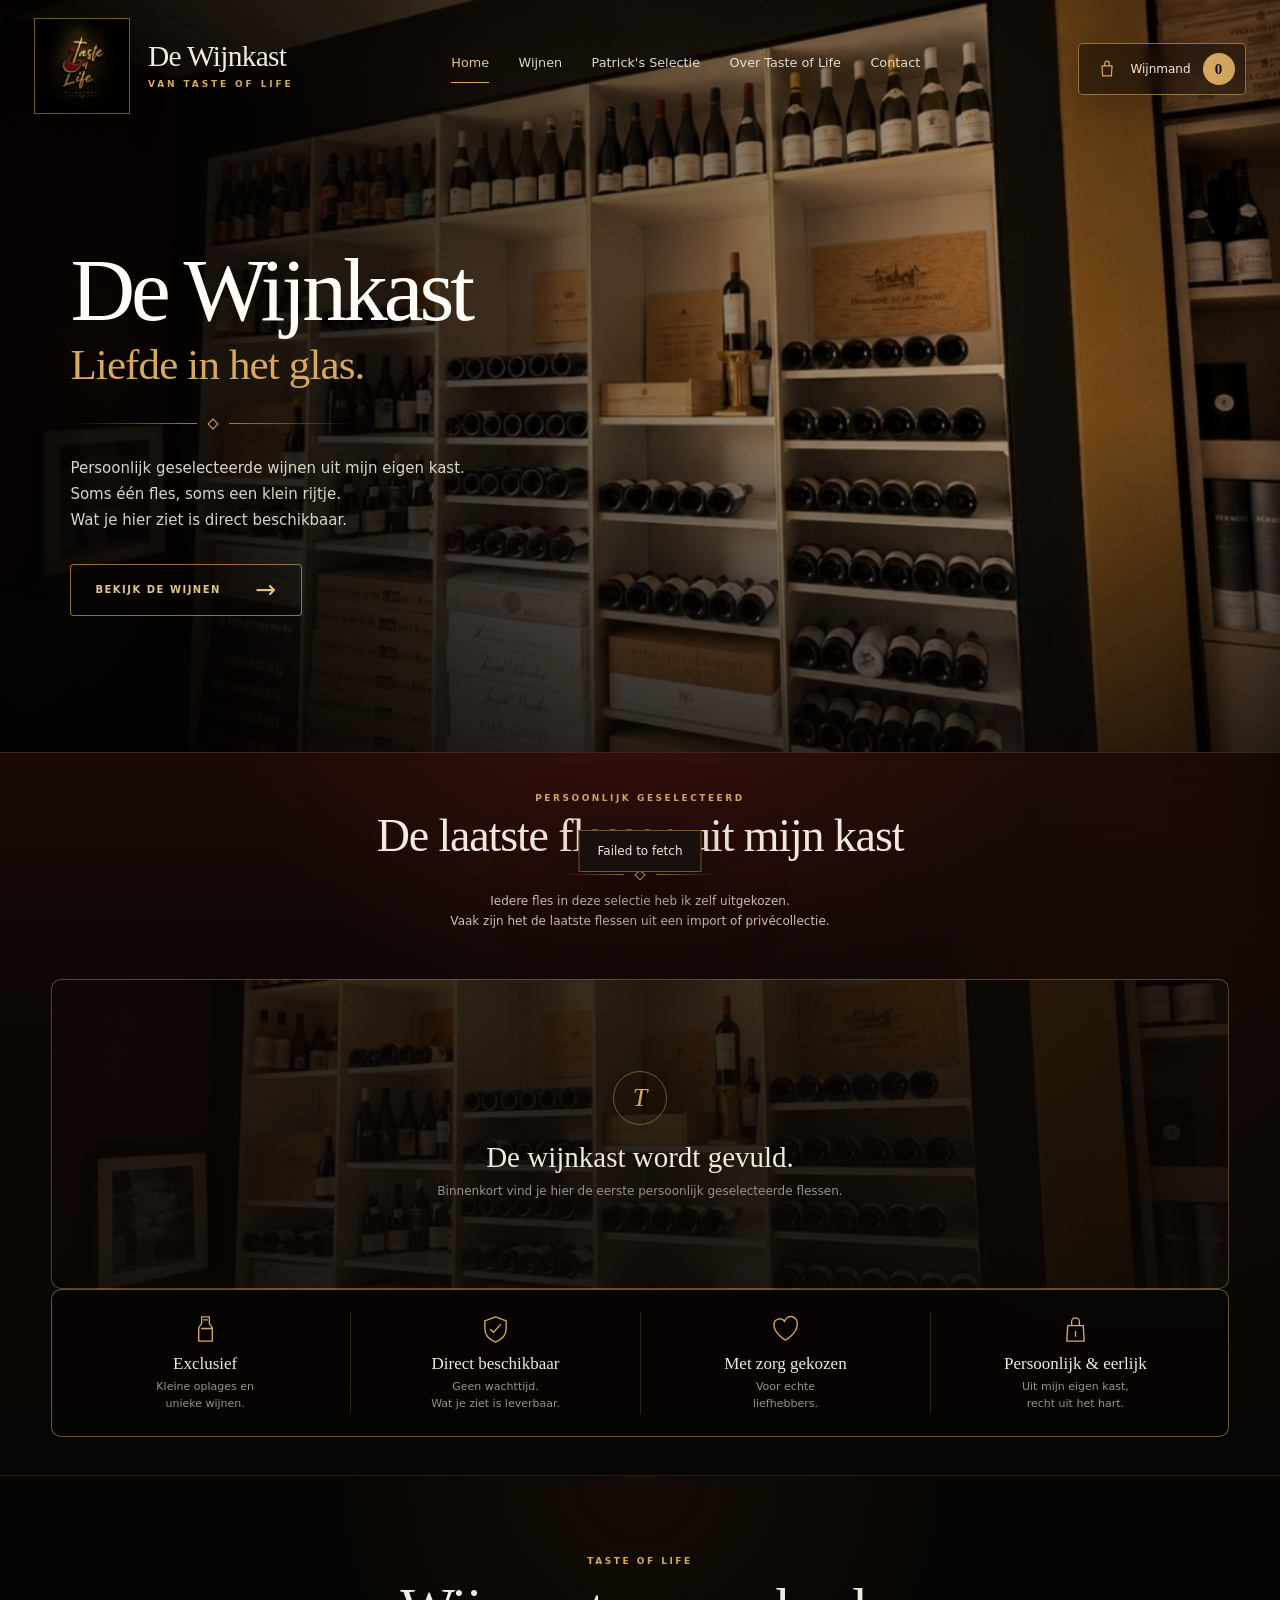
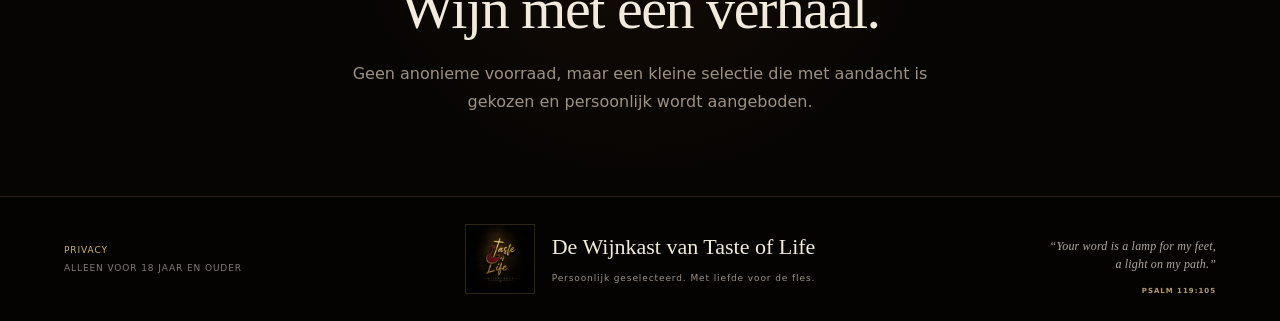
==== commit 3995fcb6: "Add files via upload Bereid De Wijnkast voor op Google Play" ====
--- a/index.html
+++ b/index.html
@@ -4,10 +4,15 @@
     <meta charset="UTF-8" />
     <meta name="viewport" content="width=device-width, initial-scale=1, viewport-fit=cover" />
     <meta name="theme-color" content="#080604" />
+    <meta name="mobile-web-app-capable" content="yes" />
+    <meta name="apple-mobile-web-app-capable" content="yes" />
+    <meta name="apple-mobile-web-app-status-bar-style" content="black-translucent" />
+    <meta name="apple-mobile-web-app-title" content="De Wijnkast" />
     <meta id="siteDescription" name="description" content="De Wijnkast van Taste of Life: persoonlijk geselecteerde wijnen uit mijn eigen kast." />
     <title>De Wijnkast van Taste of Life</title>
-    <link rel="manifest" href="manifest.webmanifest" />
-    <link rel="icon" href="assets/taste-of-life-logo.jpg" />
+    <link rel="manifest" href="/manifest.webmanifest" />
+    <link rel="icon" type="image/png" sizes="192x192" href="/assets/icons/icon-192.png" />
+    <link rel="apple-touch-icon" sizes="180x180" href="/assets/icons/apple-touch-icon.png" />
     <link rel="stylesheet" href="styles.css" />
   </head>
   <body>
@@ -203,6 +208,10 @@
     <div class="toast" id="toast" role="status" aria-live="polite"></div>
 
     <footer id="contact">
+      <nav class="footer-links" aria-label="Informatie">
+        <a href="/privacy.html">Privacy</a>
+        <span>Alleen voor 18 jaar en ouder</span>
+      </nav>
       <div class="footer-brand">
         <img src="assets/taste-of-life-logo.jpg" alt="Taste of Life" />
         <div><p data-site-setting="footer.name">De Wijnkast van Taste of Life</p><small data-site-setting="footer.tagline">Persoonlijk geselecteerd. Met liefde voor de fles.</small></div>
--- a/styles.css
+++ b/styles.css
@@ -648,6 +648,19 @@
   background: #040302;
   border-top: 1px solid rgba(214, 169, 95, .18);
 }
+.footer-links {
+  grid-column: 1;
+  justify-self: start;
+  display: flex;
+  flex-direction: column;
+  gap: 8px;
+  font-size: 9px;
+  letter-spacing: .1em;
+  text-transform: uppercase;
+}
+.footer-links a { color: rgba(229, 197, 133, .9); text-decoration: none; }
+.footer-links a:hover, .footer-links a:focus-visible { color: var(--cream); text-decoration: underline; }
+.footer-links span { color: rgba(242, 234, 220, .52); }
 .footer-brand {
   grid-column: 2;
   display: flex;
@@ -869,6 +882,7 @@
     grid-template-columns: 1fr;
     gap: 22px;
   }
+  .footer-links { grid-column: 1; }
   .footer-brand { grid-column: 1; justify-self: start; }
   .footer-verse {
     grid-column: 1;
@@ -879,6 +893,41 @@
     padding-bottom: calc(100px + env(safe-area-inset-bottom));
   }
 }
+
+/* Openbare privacyverklaring */
+.legal-page {
+  min-height: 100svh;
+  color: var(--cream);
+  background:
+    radial-gradient(circle at 50% -10%, rgba(119, 58, 22, .2), transparent 34%),
+    #070503;
+}
+.legal-header {
+  min-height: 86px;
+  padding: 12px clamp(18px, 5vw, 72px);
+  display: flex;
+  align-items: center;
+  border-bottom: 1px solid rgba(214, 169, 95, .18);
+  background: rgba(5, 3, 2, .96);
+}
+.legal-header .brand { width: fit-content; }
+.legal-main {
+  width: min(850px, calc(100% - 36px));
+  margin: 0 auto;
+  padding: 70px 0 90px;
+}
+.legal-main h1 { margin-bottom: 12px; font-size: clamp(38px, 7vw, 64px); }
+.legal-main .legal-intro { margin: 0 0 46px; color: var(--muted); line-height: 1.75; }
+.legal-main article {
+  padding: 26px 0;
+  border-top: 1px solid rgba(214, 169, 95, .16);
+}
+.legal-main h2 { margin: 0 0 12px; font-size: 26px; }
+.legal-main p, .legal-main li { color: var(--muted); line-height: 1.75; }
+.legal-main ul { margin: 12px 0 0; padding-left: 21px; }
+.legal-main a { color: var(--gold); }
+.legal-back { display: inline-flex; margin-top: 30px; color: var(--gold); text-decoration: none; }
+.legal-back:hover, .legal-back:focus-visible { color: var(--cream); text-decoration: underline; }
 
 @media (max-width: 600px) {
   html { scroll-padding-top: 70px; }
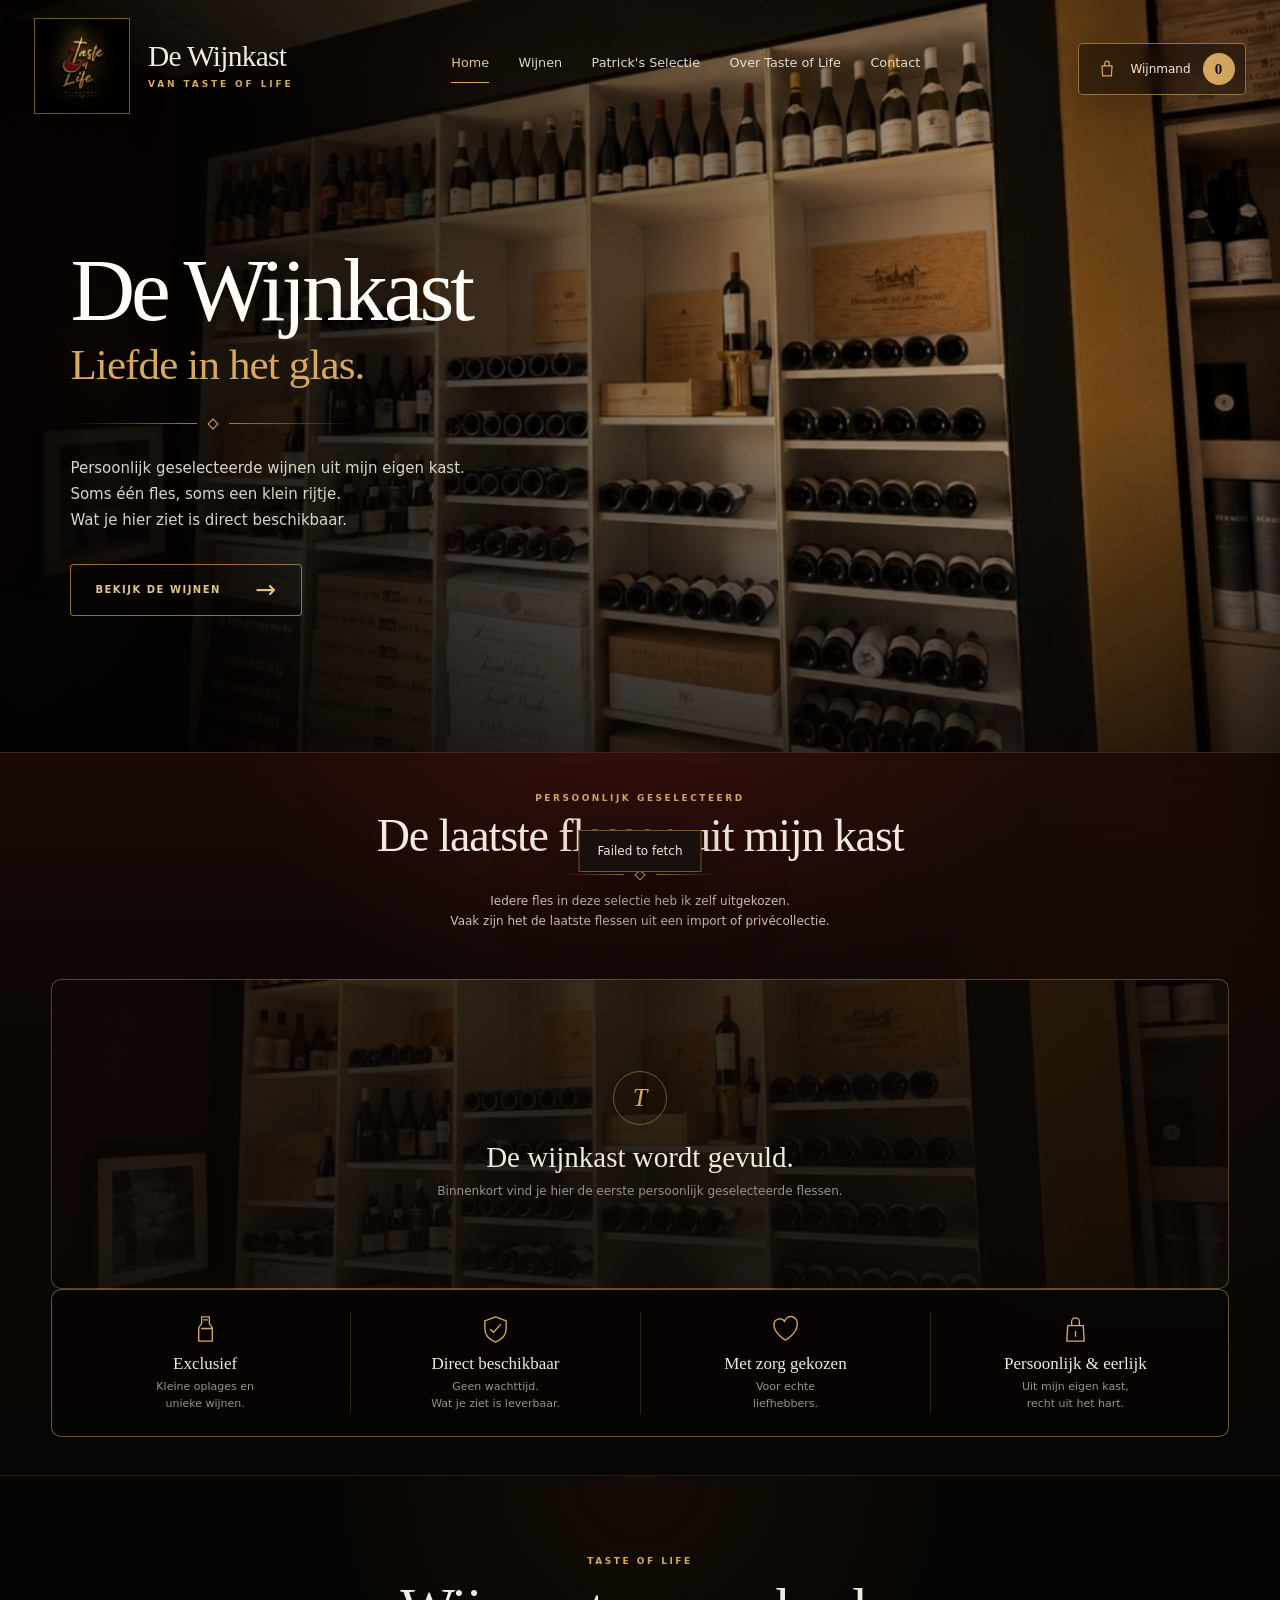
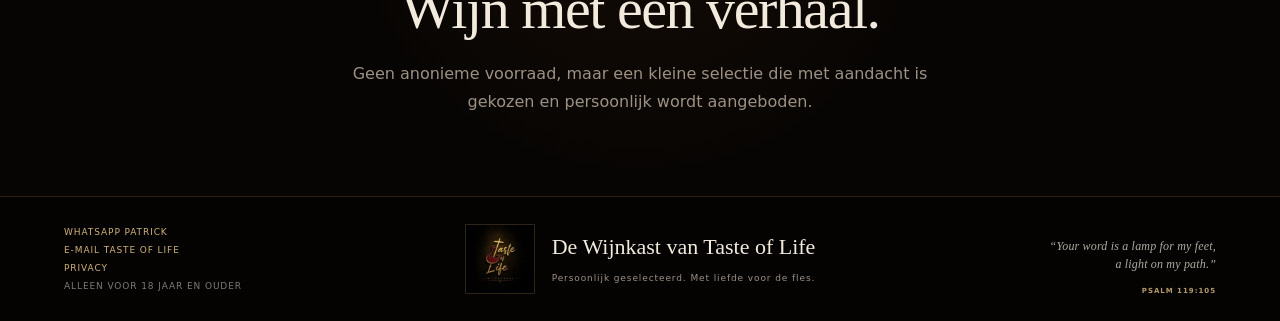
==== commit 63dea315: "Add files via upload" ====
--- a/index.html
+++ b/index.html
@@ -9,7 +9,22 @@
     <meta name="apple-mobile-web-app-status-bar-style" content="black-translucent" />
     <meta name="apple-mobile-web-app-title" content="De Wijnkast" />
     <meta id="siteDescription" name="description" content="De Wijnkast van Taste of Life: persoonlijk geselecteerde wijnen uit mijn eigen kast." />
+    <meta property="og:type" content="website" />
+    <meta property="og:locale" content="nl_NL" />
+    <meta property="og:site_name" content="Taste of Life" />
+    <meta property="og:title" content="De Wijnkast van Taste of Life" />
+    <meta property="og:description" content="Persoonlijk geselecteerde wijnen uit mijn eigen kast. Bekijk wat er direct beschikbaar is." />
+    <meta property="og:url" content="https://de-wijnkast-v2.pages.dev/" />
+    <meta property="og:image" content="https://de-wijnkast-v2.pages.dev/assets/share-wijnkast.jpg" />
+    <meta property="og:image:width" content="1200" />
+    <meta property="og:image:height" content="630" />
+    <meta property="og:image:alt" content="De echte wijnkast van Taste of Life" />
+    <meta name="twitter:card" content="summary_large_image" />
+    <meta name="twitter:title" content="De Wijnkast van Taste of Life" />
+    <meta name="twitter:description" content="Persoonlijk geselecteerde wijnen uit mijn eigen kast." />
+    <meta name="twitter:image" content="https://de-wijnkast-v2.pages.dev/assets/share-wijnkast.jpg" />
     <title>De Wijnkast van Taste of Life</title>
+    <link rel="canonical" href="https://de-wijnkast-v2.pages.dev/" />
     <link rel="manifest" href="/manifest.webmanifest" />
     <link rel="icon" type="image/png" sizes="192x192" href="/assets/icons/icon-192.png" />
     <link rel="apple-touch-icon" sizes="180x180" href="/assets/icons/apple-touch-icon.png" />
@@ -172,20 +187,33 @@
         <div class="form-grid">
           <label><span>Naam *</span><input name="name" autocomplete="name" required /></label>
           <label><span>Mobiel nummer *</span><input name="phone" type="tel" autocomplete="tel" required /></label>
-          <label><span>E-mailadres</span><input name="email" type="email" autocomplete="email" /></label>
+          <label><span>E-mailadres <em>(optioneel)</em></span><input name="email" type="email" autocomplete="email" /></label>
           <label>
             <span>Ontvangst *</span>
-            <select name="delivery" required>
+            <select id="deliverySelect" name="delivery" required>
               <option value="pickup">Ophalen bij Taste of Life</option>
               <option value="shipping">Verzenden</option>
             </select>
           </label>
-          <label class="full"><span>Bedrijfsnaam <em>(optioneel)</em></span><input name="company" autocomplete="organization" /></label>
-          <label class="full"><span>Straat en huisnummer <em>(optioneel)</em></span><input name="address" autocomplete="street-address" /></label>
-          <label><span>Postcode <em>(optioneel)</em></span><input name="postalCode" autocomplete="postal-code" /></label>
-          <label><span>Plaats <em>(optioneel)</em></span><input name="city" autocomplete="address-level2" /></label>
-          <label class="full"><span>BTW-nummer <em>(optioneel)</em></span><input name="vatNumber" autocomplete="off" /></label>
-          <label class="full"><span>Opmerking</span><textarea name="notes" rows="3" placeholder="Bijvoorbeeld: graag bewaren tot mijn doos vol is"></textarea></label>
+          <section class="conditional-fields full" id="shippingFields" aria-labelledby="shippingFieldsTitle" hidden>
+            <p class="form-section-title" id="shippingFieldsTitle">Bezorgadres</p>
+            <div class="nested-form-grid">
+              <label class="full"><span>Straat en huisnummer *</span><input name="address" autocomplete="street-address" data-shipping-required /></label>
+              <label><span>Postcode *</span><input name="postalCode" autocomplete="postal-code" data-shipping-required /></label>
+              <label><span>Plaats *</span><input name="city" autocomplete="address-level2" data-shipping-required /></label>
+            </div>
+          </section>
+          <details class="checkout-option full" id="businessFields">
+            <summary>Zakelijke gegevens toevoegen</summary>
+            <div class="nested-form-grid">
+              <label class="full"><span>Bedrijfsnaam <em>(optioneel)</em></span><input name="company" autocomplete="organization" /></label>
+              <label class="full"><span>BTW-nummer <em>(optioneel)</em></span><input name="vatNumber" autocomplete="off" /></label>
+            </div>
+          </details>
+          <details class="checkout-option full" id="noteFields">
+            <summary>Opmerking toevoegen</summary>
+            <label><span>Opmerking <em>(optioneel)</em></span><textarea name="notes" rows="3" placeholder="Bijvoorbeeld: graag bewaren tot mijn doos vol is"></textarea></label>
+          </details>
           <label class="checkbox full">
             <input name="adult" type="checkbox" required />
             <span>Ik ben 18 jaar of ouder en controleer mijn reservering.</span>
@@ -202,13 +230,20 @@
       <p class="eyebrow">Dank je wel</p>
       <h2>De flessen zijn voor jou gereserveerd.</h2>
       <p id="successMessage"></p>
-      <button class="primary-button wide" id="closeSuccessButton" type="button">Verder kijken</button>
+      <div class="success-summary" id="successSummary"></div>
+      <div class="success-actions">
+        <button class="outline-button wide" id="copyOrderNumberButton" type="button">Reserveringsnummer kopiëren</button>
+        <a class="whatsapp-button wide" id="successWhatsApp" href="#" target="_blank" rel="noopener">Vraag iets via WhatsApp</a>
+        <button class="primary-button wide" id="closeSuccessButton" type="button">Verder kijken</button>
+      </div>
     </dialog>
 
     <div class="toast" id="toast" role="status" aria-live="polite"></div>
 
     <footer id="contact">
       <nav class="footer-links" aria-label="Informatie">
+        <a id="footerWhatsApp" href="#" target="_blank" rel="noopener">WhatsApp Patrick</a>
+        <a href="mailto:patrick.tasteoflife@hotmail.com">E-mail Taste of Life</a>
         <a href="/privacy.html">Privacy</a>
         <span>Alleen voor 18 jaar en ouder</span>
       </nav>
--- a/styles.css
+++ b/styles.css
@@ -422,6 +422,21 @@
   transition: transform .25s ease, border-color .25s ease, box-shadow .25s ease;
 }
 .product-card:hover { transform: translateY(-4px); border-color: var(--gold-pale); box-shadow: 0 22px 60px rgba(0, 0, 0, .5); }
+.product-skeleton { pointer-events: none; }
+.skeleton-image,
+.skeleton-copy > * {
+  background: linear-gradient(100deg, rgba(214, 169, 95, .055) 20%, rgba(214, 169, 95, .15) 42%, rgba(214, 169, 95, .055) 64%);
+  background-size: 220% 100%;
+  animation: skeleton-shimmer 1.45s ease-in-out infinite;
+}
+.skeleton-image { min-height: 216px; border-bottom: 1px solid var(--line-soft); }
+.skeleton-copy { min-height: 177px; padding: 18px 14px; display: grid; align-content: start; gap: 12px; }
+.skeleton-copy > * { height: 10px; display: block; border-radius: 999px; }
+.skeleton-copy i { width: 46%; }
+.skeleton-copy b { width: 82%; height: 17px; }
+.skeleton-copy span { width: 66%; }
+.skeleton-copy em { width: 42%; margin-top: 31px; height: 18px; }
+@keyframes skeleton-shimmer { to { background-position-x: -220%; } }
 .product-image {
   position: relative;
   min-height: 216px;
@@ -816,6 +831,50 @@
 .form-grid textarea { min-height: 46px; padding: 13px; color: var(--cream); background: #0c0806; border: 1px solid var(--line-soft); text-transform: none; letter-spacing: 0; }
 .form-grid textarea { resize: vertical; }
 .form-grid .full { grid-column: 1 / -1; }
+.form-grid label em { color: rgba(242, 234, 220, .54); font-size: .9em; font-style: normal; font-weight: 500; letter-spacing: .04em; text-transform: none; }
+.conditional-fields {
+  padding: 16px;
+  background: rgba(214, 169, 95, .045);
+  border: 1px solid var(--line-soft);
+  border-radius: 5px;
+}
+.form-section-title {
+  margin: 0 0 14px;
+  color: var(--gold-pale);
+  font-size: 10px;
+  font-weight: 800;
+  letter-spacing: .14em;
+  text-transform: uppercase;
+}
+.nested-form-grid { display: grid; grid-template-columns: 1fr 1fr; gap: 14px; }
+.nested-form-grid .full { grid-column: 1 / -1; }
+.checkout-option {
+  overflow: hidden;
+  background: rgba(12, 8, 6, .54);
+  border: 1px solid var(--line-soft);
+  border-radius: 5px;
+}
+.checkout-option summary {
+  min-height: 48px;
+  padding: 0 14px;
+  display: flex;
+  align-items: center;
+  justify-content: space-between;
+  gap: 16px;
+  color: var(--gold-pale);
+  font-size: 10px;
+  font-weight: 750;
+  letter-spacing: .09em;
+  list-style: none;
+  text-transform: uppercase;
+  cursor: pointer;
+}
+.checkout-option summary::-webkit-details-marker { display: none; }
+.checkout-option summary::after { content: "+"; color: var(--gold-bright); font-family: var(--serif); font-size: 20px; font-weight: 400; }
+.checkout-option[open] summary { border-bottom: 1px solid var(--line-soft); }
+.checkout-option[open] summary::after { content: "−"; }
+.checkout-option > .nested-form-grid,
+.checkout-option > label { margin: 14px; }
 .checkbox { grid-template-columns: auto 1fr !important; align-items: start; font-size: 12px !important; font-weight: 400 !important; letter-spacing: 0 !important; line-height: 1.5; text-transform: none !important; }
 .checkbox input { width: 18px; min-height: 18px; height: 18px; accent-color: var(--gold); }
 .checkout-total { padding: 19px 0; border-top: 1px solid var(--line-soft); }
@@ -824,6 +883,46 @@
 .success-dialog h2 { font-size: clamp(32px, 5vw, 42px); line-height: 1.08; }
 .success-dialog p:not(.eyebrow) { color: var(--muted); line-height: 1.65; }
 .success-mark { width: 60px; height: 60px; margin: 0 auto 22px; display: grid; place-items: center; color: var(--gold-pale); background: var(--burgundy); border: 1px solid var(--line); border-radius: 50%; font-size: 28px; }
+.success-summary {
+  margin: 22px 0;
+  padding: 16px 18px;
+  display: grid;
+  gap: 10px;
+  color: var(--cream-soft);
+  background: rgba(214, 169, 95, .055);
+  border: 1px solid var(--line-soft);
+  border-radius: 6px;
+  font-size: 12px;
+  text-align: left;
+}
+.success-summary:empty { display: none; }
+.success-summary > div { display: flex; justify-content: space-between; gap: 20px; }
+.success-summary span { color: var(--muted); }
+.success-summary strong { color: var(--cream); font-weight: 600; text-align: right; }
+.success-summary ul { margin: 3px 0 0; padding: 11px 0 0; display: grid; gap: 6px; border-top: 1px solid var(--line-soft); list-style: none; }
+.success-summary li { display: flex; justify-content: space-between; gap: 18px; line-height: 1.45; }
+.success-summary li b { color: var(--cream-soft); font-weight: 500; }
+.success-actions { display: grid; gap: 10px; }
+.outline-button.wide,
+.whatsapp-button.wide { width: 100%; }
+.whatsapp-button {
+  min-height: 52px;
+  padding: 0 22px;
+  display: inline-flex;
+  align-items: center;
+  justify-content: center;
+  color: #f4eadc;
+  background: #17382b;
+  border: 1px solid rgba(214, 169, 95, .54);
+  border-radius: 4px;
+  font-size: 10px;
+  font-weight: 800;
+  letter-spacing: .12em;
+  text-decoration: none;
+  text-transform: uppercase;
+}
+.whatsapp-button:hover,
+.whatsapp-button:focus-visible { background: #20513d; border-color: var(--gold-pale); }
 .toast {
   position: fixed;
   z-index: 80;
@@ -964,6 +1063,7 @@
   .collection-options summary { min-width: 174px; min-height: 47px; }
   .product-grid { margin-right: -14px; padding-right: 14px; grid-auto-columns: minmax(230px, 76vw); gap: 12px; }
   .product-card { min-height: 440px; }
+  .skeleton-image { min-height: 255px; }
   .product-image { min-height: 255px; }
   .product-image img { min-height: 255px; }
   .product-info { min-height: 183px; padding: 16px 14px 14px; }
@@ -982,6 +1082,12 @@
   .cart-thumb { height: 72px; }
   .form-grid { grid-template-columns: 1fr; }
   .form-grid .full { grid-column: auto; }
+  .nested-form-grid { grid-template-columns: 1fr; }
+  .nested-form-grid .full { grid-column: auto; }
+  .conditional-fields,
+  .checkout-option { grid-column: auto; }
+  .success-summary > div,
+  .success-summary li { align-items: start; }
   .product-dialog { max-height: calc(100svh - 16px); width: calc(100vw - 16px); }
   .product-dialog-close { top: 10px; right: 10px; }
   .product-detail-image { min-height: 390px; }
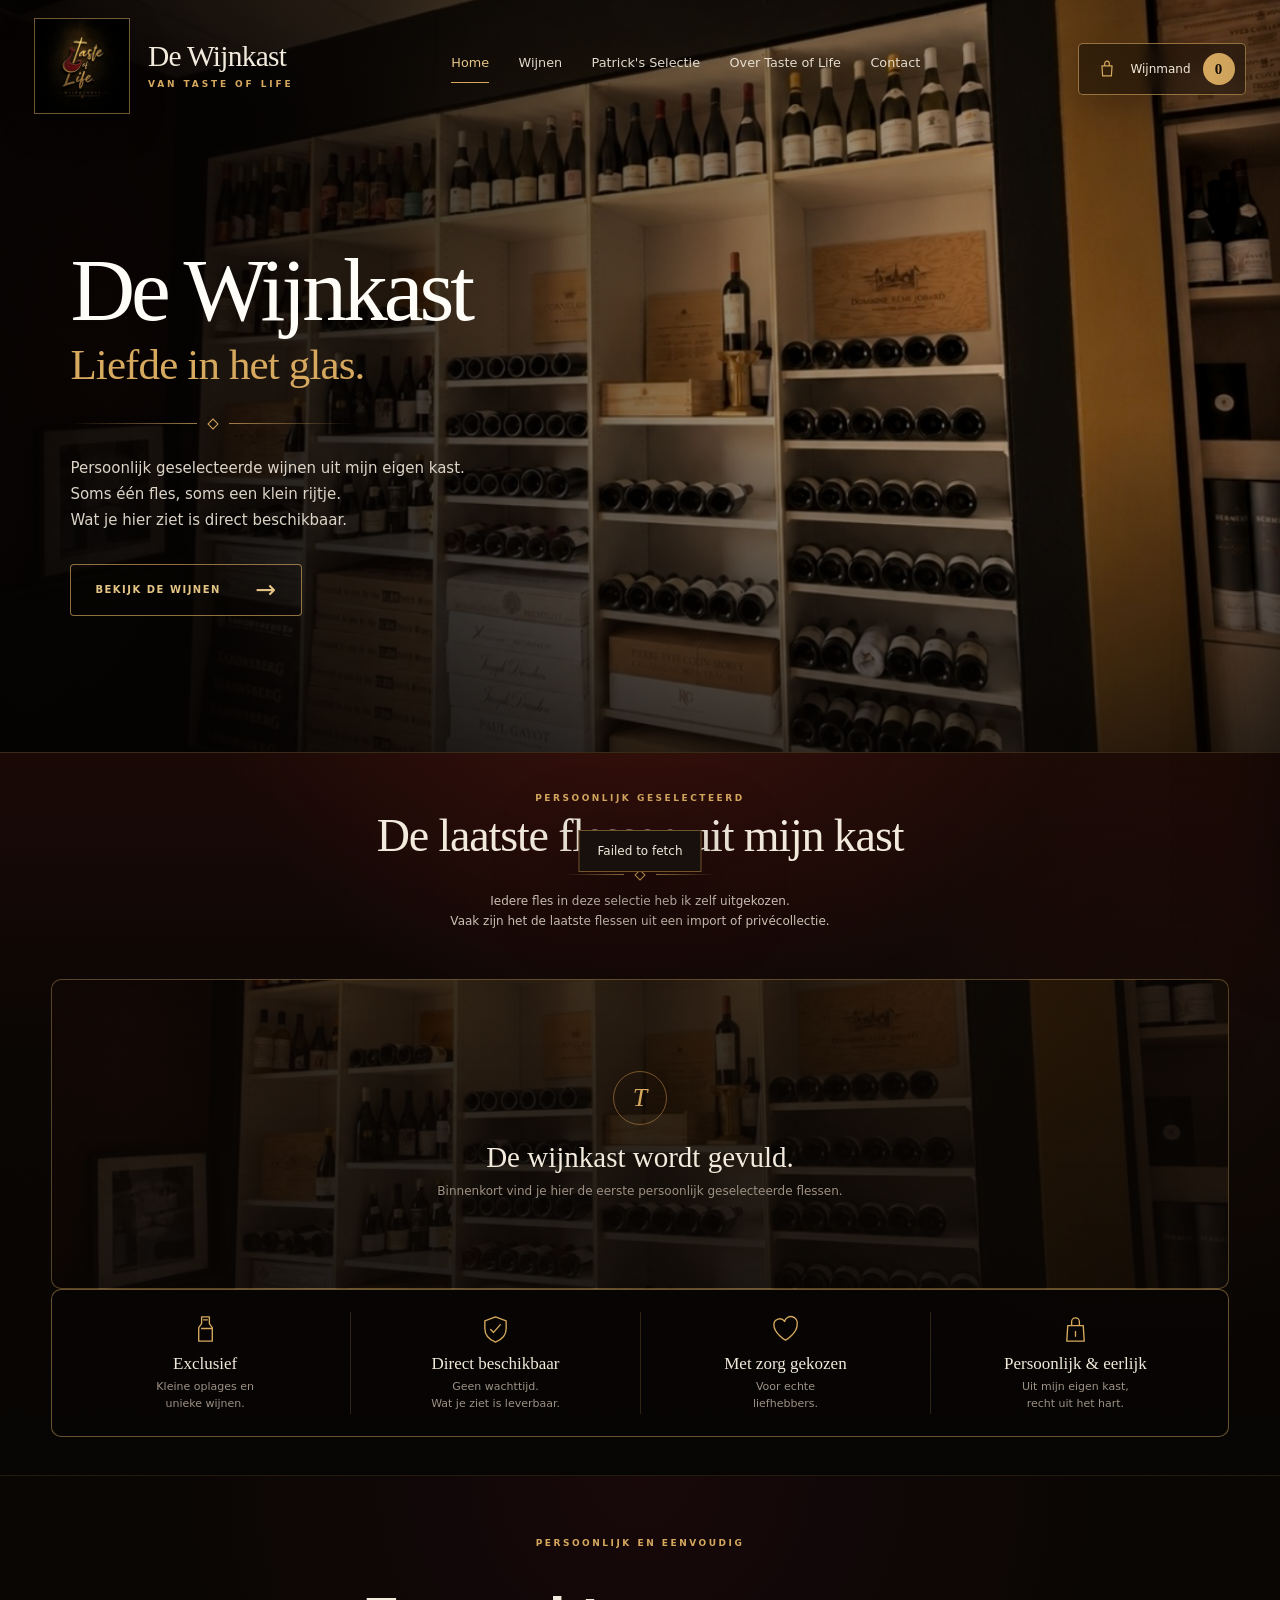
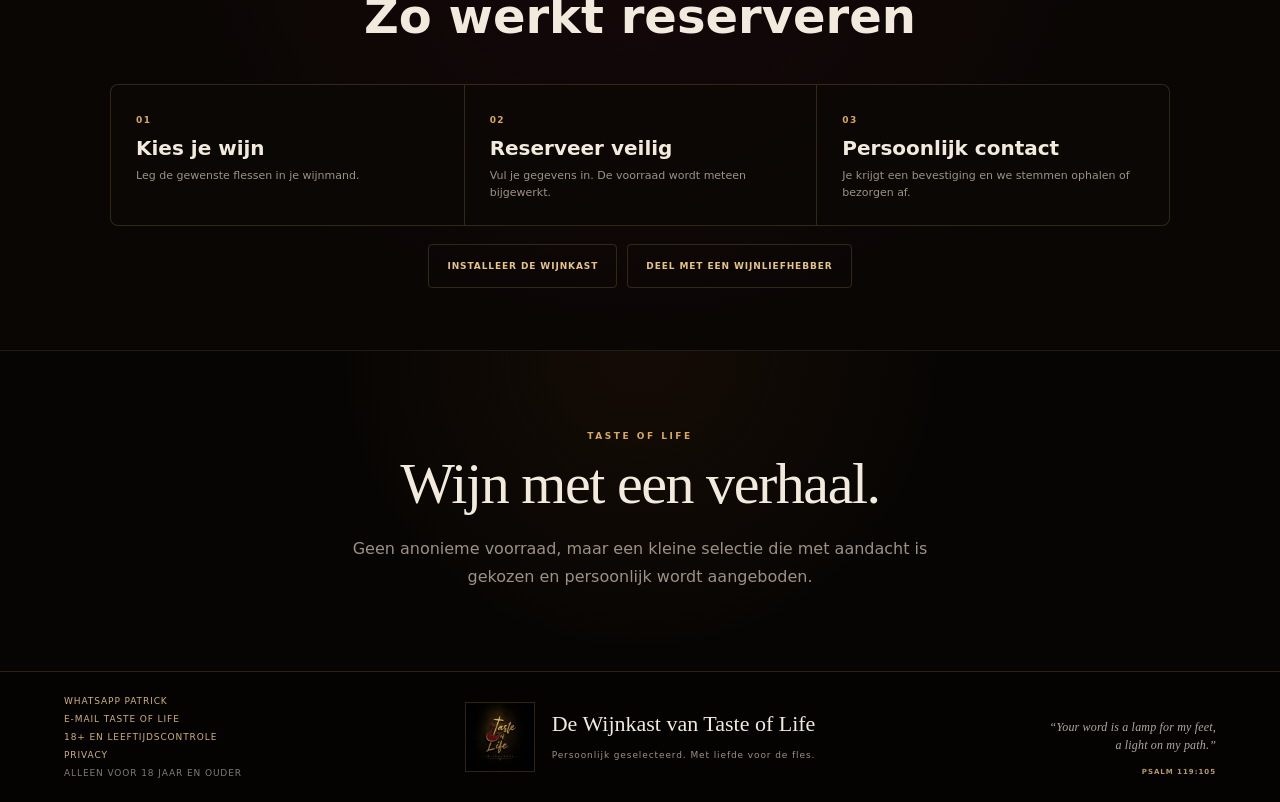
==== commit 80721aff: "Add files via upload" ====
--- a/index.html
+++ b/index.html
@@ -140,6 +140,24 @@
         </div>
       </section>
 
+      <section class="how-it-works" aria-labelledby="howTitle">
+        <div class="how-inner">
+          <div class="how-heading">
+            <p class="eyebrow">Persoonlijk en eenvoudig</p>
+            <h2 id="howTitle">Zo werkt reserveren</h2>
+          </div>
+          <div class="how-steps">
+            <article><span>01</span><h3>Kies je wijn</h3><p>Leg de gewenste flessen in je wijnmand.</p></article>
+            <article><span>02</span><h3>Reserveer veilig</h3><p>Vul je gegevens in. De voorraad wordt meteen bijgewerkt.</p></article>
+            <article><span>03</span><h3>Persoonlijk contact</h3><p>Je krijgt een bevestiging en we stemmen ophalen of bezorgen af.</p></article>
+          </div>
+          <div class="app-actions" aria-label="De Wijnkast bewaren of delen">
+            <button class="quiet-action" id="installAppButton" type="button">Installeer De Wijnkast</button>
+            <button class="quiet-action" id="shareAppButton" type="button">Deel met een wijnliefhebber</button>
+          </div>
+        </div>
+      </section>
+
       <section class="about" id="over" aria-labelledby="aboutTitle">
         <div>
           <p class="eyebrow" data-site-setting="about.eyebrow">Taste of Life</p>
@@ -216,8 +234,9 @@
           </details>
           <label class="checkbox full">
             <input name="adult" type="checkbox" required />
-            <span>Ik ben 18 jaar of ouder en controleer mijn reservering.</span>
+            <span>Ik ben 18 jaar of ouder. Bij ophalen of bezorgen wordt mijn leeftijd opnieuw gecontroleerd met een geldig identiteitsbewijs.</span>
           </label>
+          <p class="age-notice full">Zonder geldige 18+-controle geven we de wijn niet mee. <a href="/leeftijdscontrole.html" target="_blank" rel="noopener">Lees onze werkwijze</a>.</p>
         </div>
         <div class="checkout-total"><span>Totaal</span><strong id="checkoutTotal">€ 0,00</strong></div>
         <button class="primary-button wide" id="placeOrderButton" type="submit">Reservering plaatsen</button>
@@ -233,6 +252,7 @@
       <div class="success-summary" id="successSummary"></div>
       <div class="success-actions">
         <button class="outline-button wide" id="copyOrderNumberButton" type="button">Reserveringsnummer kopiëren</button>
+        <button class="outline-button wide" id="shareConfirmationButton" type="button">Bevestiging delen of bewaren</button>
         <a class="whatsapp-button wide" id="successWhatsApp" href="#" target="_blank" rel="noopener">Vraag iets via WhatsApp</a>
         <button class="primary-button wide" id="closeSuccessButton" type="button">Verder kijken</button>
       </div>
@@ -244,6 +264,7 @@
       <nav class="footer-links" aria-label="Informatie">
         <a id="footerWhatsApp" href="#" target="_blank" rel="noopener">WhatsApp Patrick</a>
         <a href="mailto:patrick.tasteoflife@hotmail.com">E-mail Taste of Life</a>
+        <a href="/leeftijdscontrole.html">18+ en leeftijdscontrole</a>
         <a href="/privacy.html">Privacy</a>
         <span>Alleen voor 18 jaar en ouder</span>
       </nav>
--- a/styles.css
+++ b/styles.css
@@ -573,6 +573,11 @@
 }
 .add-button:hover { background: var(--gold-pale); transform: rotate(90deg); }
 .add-button:disabled { color: #5f5140; background: #28211a; transform: none; }
+.floating-cart.cart-bump { animation: cart-bump .34s ease; }
+@keyframes cart-bump {
+  0%, 100% { transform: translateX(-50%) scale(1); }
+  45% { transform: translateX(-50%) scale(1.035); }
+}
 .empty-state {
   min-height: 310px;
   margin-top: 15px;
@@ -636,6 +641,44 @@
 }
 .benefit-strip h3 { margin: 0 0 5px; color: var(--cream); font-family: var(--serif); font-size: 17px; font-weight: 400; }
 .benefit-strip p { margin: 0; color: var(--muted); font-size: 11px; line-height: 1.5; }
+
+/* Compacte uitleg en app-acties */
+.how-it-works {
+  padding: 62px clamp(18px, 4vw, 58px);
+  background:
+    radial-gradient(circle at 50% 0, rgba(98, 19, 39, .16), transparent 31rem),
+    #090604;
+  border-top: 1px solid rgba(214, 169, 95, .12);
+}
+.how-inner { width: min(1060px, 100%); margin: 0 auto; }
+.how-heading { margin-bottom: 27px; text-align: center; }
+.how-heading h2 { font-size: clamp(34px, 5vw, 48px); }
+.how-steps {
+  display: grid;
+  grid-template-columns: repeat(3, minmax(0, 1fr));
+  border: 1px solid var(--line-soft);
+  border-radius: 8px;
+  background: rgba(12, 8, 6, .66);
+}
+.how-steps article { min-height: 135px; padding: 23px 25px; }
+.how-steps article + article { border-left: 1px solid var(--line-soft); }
+.how-steps span { color: var(--gold-bright); font-size: 9px; font-weight: 800; letter-spacing: .16em; }
+.how-steps h3 { margin: 9px 0 7px; color: var(--cream); font-size: 20px; }
+.how-steps p { margin: 0; color: var(--muted); font-size: 11px; line-height: 1.6; }
+.app-actions { margin-top: 18px; display: flex; justify-content: center; gap: 10px; }
+.quiet-action {
+  min-height: 44px;
+  padding: 0 18px;
+  color: var(--gold-pale);
+  background: transparent;
+  border: 1px solid var(--line-soft);
+  border-radius: 4px;
+  font-size: 9px;
+  font-weight: 800;
+  letter-spacing: .1em;
+  text-transform: uppercase;
+}
+.quiet-action:hover, .quiet-action:focus-visible { color: var(--cream); background: rgba(214, 169, 95, .08); border-color: var(--line); }
 
 /* About and footer */
 .about {
@@ -877,6 +920,13 @@
 .checkout-option > label { margin: 14px; }
 .checkbox { grid-template-columns: auto 1fr !important; align-items: start; font-size: 12px !important; font-weight: 400 !important; letter-spacing: 0 !important; line-height: 1.5; text-transform: none !important; }
 .checkbox input { width: 18px; min-height: 18px; height: 18px; accent-color: var(--gold); }
+.age-notice {
+  margin: -5px 0 0;
+  color: rgba(242, 234, 220, .58);
+  font-size: 10px;
+  line-height: 1.6;
+}
+.age-notice a { color: var(--gold-pale); text-underline-offset: 3px; }
 .checkout-total { padding: 19px 0; border-top: 1px solid var(--line-soft); }
 .form-status { min-height: 18px; margin: 12px 0 0; color: var(--gold-bright); font-size: 12px; text-align: center; }
 .success-dialog { padding: clamp(30px, 6vw, 48px); text-align: center; }
@@ -973,6 +1023,7 @@
   .benefit-strip article { min-height: 128px; }
   .benefit-strip article:nth-child(3) { border-left: 0; border-top: 1px solid rgba(214, 169, 95, .2); }
   .benefit-strip article:nth-child(4) { border-top: 1px solid rgba(214, 169, 95, .2); }
+  .how-it-works { padding-block: 52px; }
   .product-dialog { overflow-y: auto; }
   .product-dialog-content { min-height: 0; grid-template-columns: 1fr; }
   .product-detail-image { min-height: 430px; }
@@ -1075,6 +1126,16 @@
   .benefit-strip article { min-height: 142px; padding: 16px 8px; }
   .benefit-strip h3 { font-size: 15px; }
   .benefit-strip p { font-size: 10px; }
+  .how-it-works { padding: 44px 14px; }
+  .how-heading { margin-bottom: 21px; }
+  .how-steps { grid-template-columns: 1fr; }
+  .how-steps article { min-height: 0; padding: 18px 19px; display: grid; grid-template-columns: 32px 1fr; column-gap: 6px; }
+  .how-steps article + article { border-top: 1px solid var(--line-soft); border-left: 0; }
+  .how-steps span { grid-row: 1 / 3; padding-top: 4px; }
+  .how-steps h3 { margin: 0 0 4px; font-size: 18px; }
+  .how-steps p { font-size: 10px; }
+  .app-actions { align-items: stretch; flex-direction: column; }
+  .quiet-action { width: 100%; }
   .about { min-height: 290px; padding: 64px 22px; }
   footer { padding-bottom: 32px; }
   .cart-drawer { padding: 23px 17px max(18px, env(safe-area-inset-bottom)); }
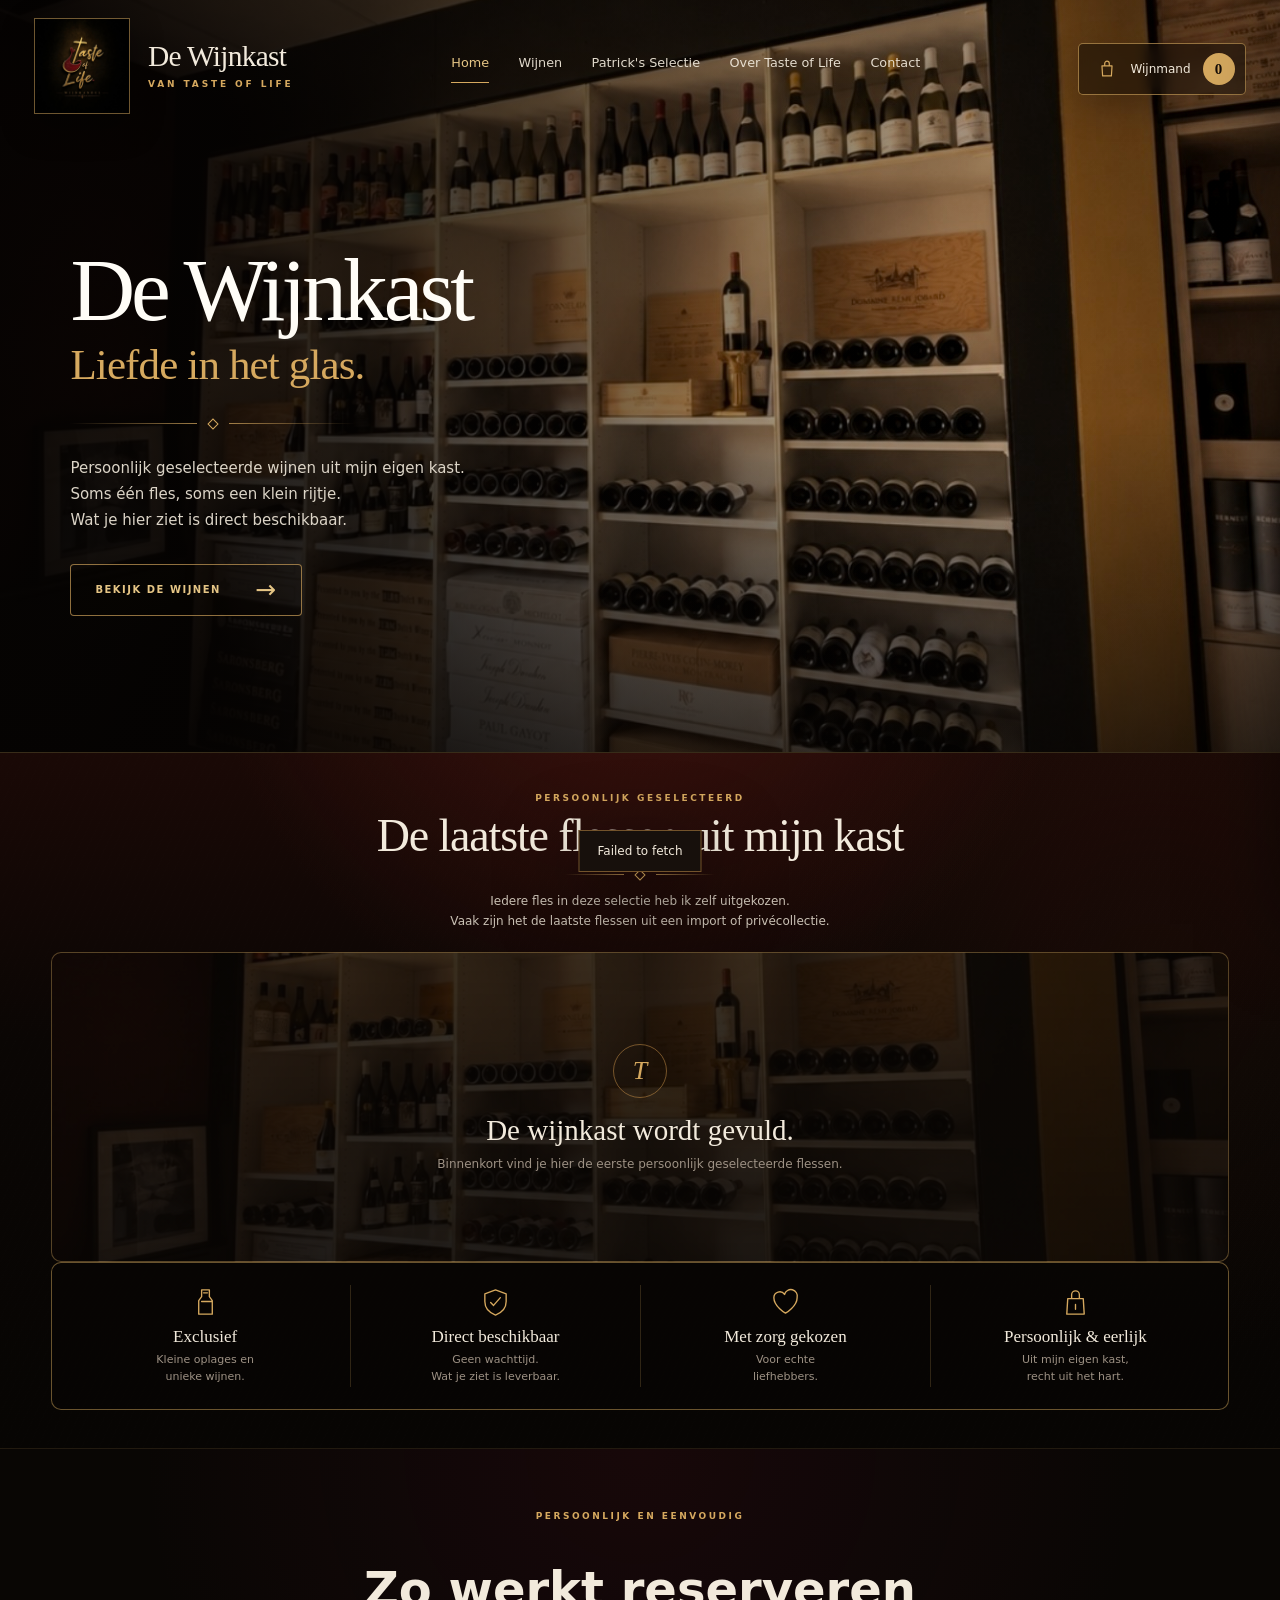
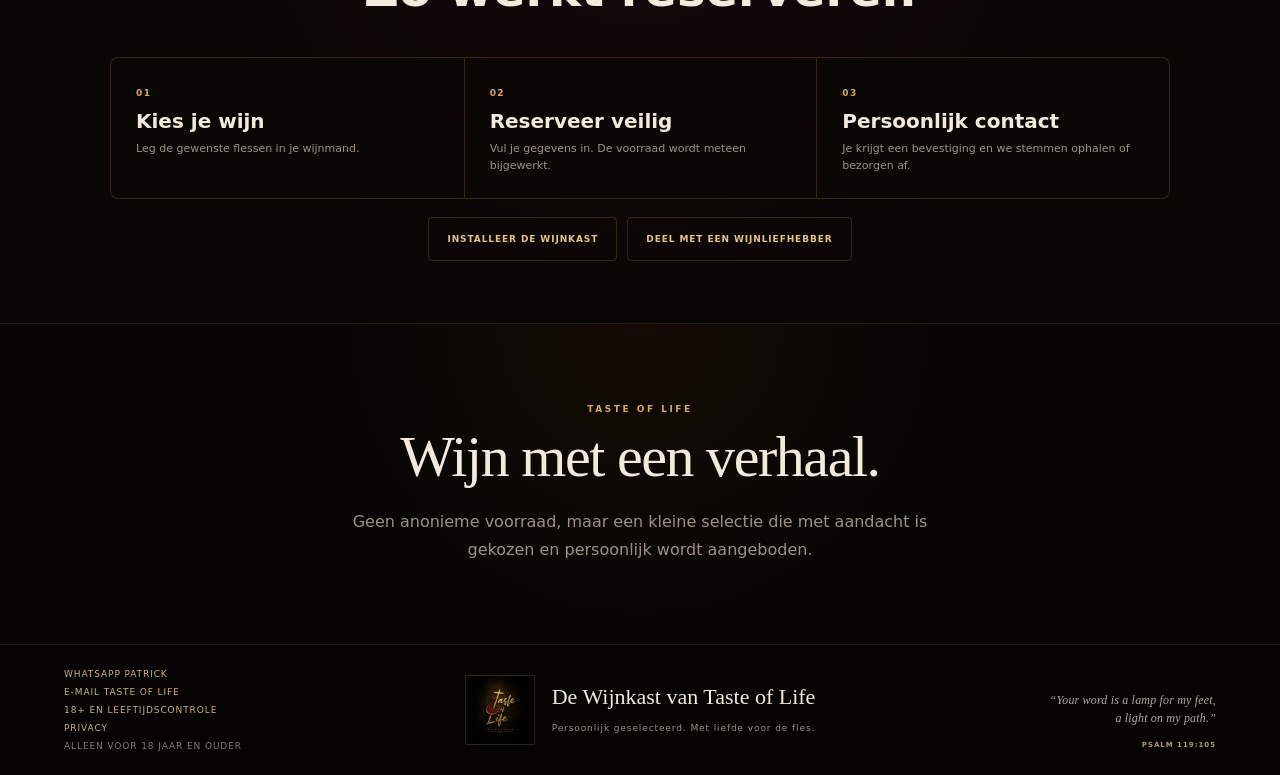
==== commit 6232ff90: "Add files via upload" ====
--- a/index.html
+++ b/index.html
@@ -104,7 +104,23 @@
             </details>
           </div>
 
-          <div class="product-grid" id="productGrid" aria-live="polite"></div>
+          <section class="collection-group" id="everydayCollection" aria-labelledby="everydayCollectionTitle">
+            <div class="collection-group-heading">
+              <p class="eyebrow">Mooi en toegankelijk</p>
+              <h3 id="everydayCollectionTitle">Voor elke wijnliefhebber</h3>
+              <p>Heerlijke flessen voor ieder mooi moment, met een toegankelijke prijs.</p>
+            </div>
+            <div class="product-grid" id="productGrid" aria-live="polite"></div>
+          </section>
+
+          <section class="collection-group exclusive-collection" id="exclusiveCollection" aria-labelledby="exclusiveCollectionTitle">
+            <div class="collection-group-heading">
+              <p class="eyebrow">Bijzonder en schaars</p>
+              <h3 id="exclusiveCollectionTitle">Exclusieve selectie</h3>
+              <p>Zeldzame en bijzondere flessen voor de liefhebber die iets unieks zoekt.</p>
+            </div>
+            <div class="product-grid" id="exclusiveProductGrid" aria-live="polite"></div>
+          </section>
           <div class="empty-state" id="emptyState" hidden>
             <div class="empty-mark" aria-hidden="true">T</div>
             <span data-site-setting="empty.title">De wijnkast wordt gevuld.</span>
--- a/styles.css
+++ b/styles.css
@@ -395,6 +395,30 @@
   background: #0c0806;
   border: 1px solid var(--line-soft);
 }
+
+.collection-group { margin-top: 28px; }
+.collection-group + .collection-group {
+  margin-top: 66px;
+  padding-top: 52px;
+  border-top: 1px solid rgba(214, 169, 95, .22);
+}
+.collection-group-heading { max-width: 700px; }
+.collection-group-heading .eyebrow { margin-bottom: 8px; }
+.collection-group-heading h3 {
+  margin: 0;
+  color: var(--cream);
+  font-family: var(--serif);
+  font-size: clamp(27px, 3vw, 39px);
+  font-weight: 400;
+  line-height: 1.08;
+}
+.collection-group-heading > p:last-child {
+  margin: 11px 0 0;
+  color: var(--muted);
+  font-size: 12px;
+  line-height: 1.65;
+}
+.exclusive-collection .collection-group-heading h3 { color: var(--gold-pale); }
 
 .product-grid {
   margin-top: 15px;
@@ -1112,6 +1136,11 @@
   .section-title > p:last-child { font-size: 11px; }
   .collection-options { bottom: 16px; }
   .collection-options summary { min-width: 174px; min-height: 47px; }
+  .collection-group { margin-top: 24px; }
+  .collection-group + .collection-group { margin-top: 40px; padding-top: 36px; }
+  .collection-group-heading { padding-inline: 3px; }
+  .collection-group-heading h3 { font-size: 29px; }
+  .collection-group-heading > p:last-child { font-size: 10px; }
   .product-grid { margin-right: -14px; padding-right: 14px; grid-auto-columns: minmax(230px, 76vw); gap: 12px; }
   .product-card { min-height: 440px; }
   .skeleton-image { min-height: 255px; }
